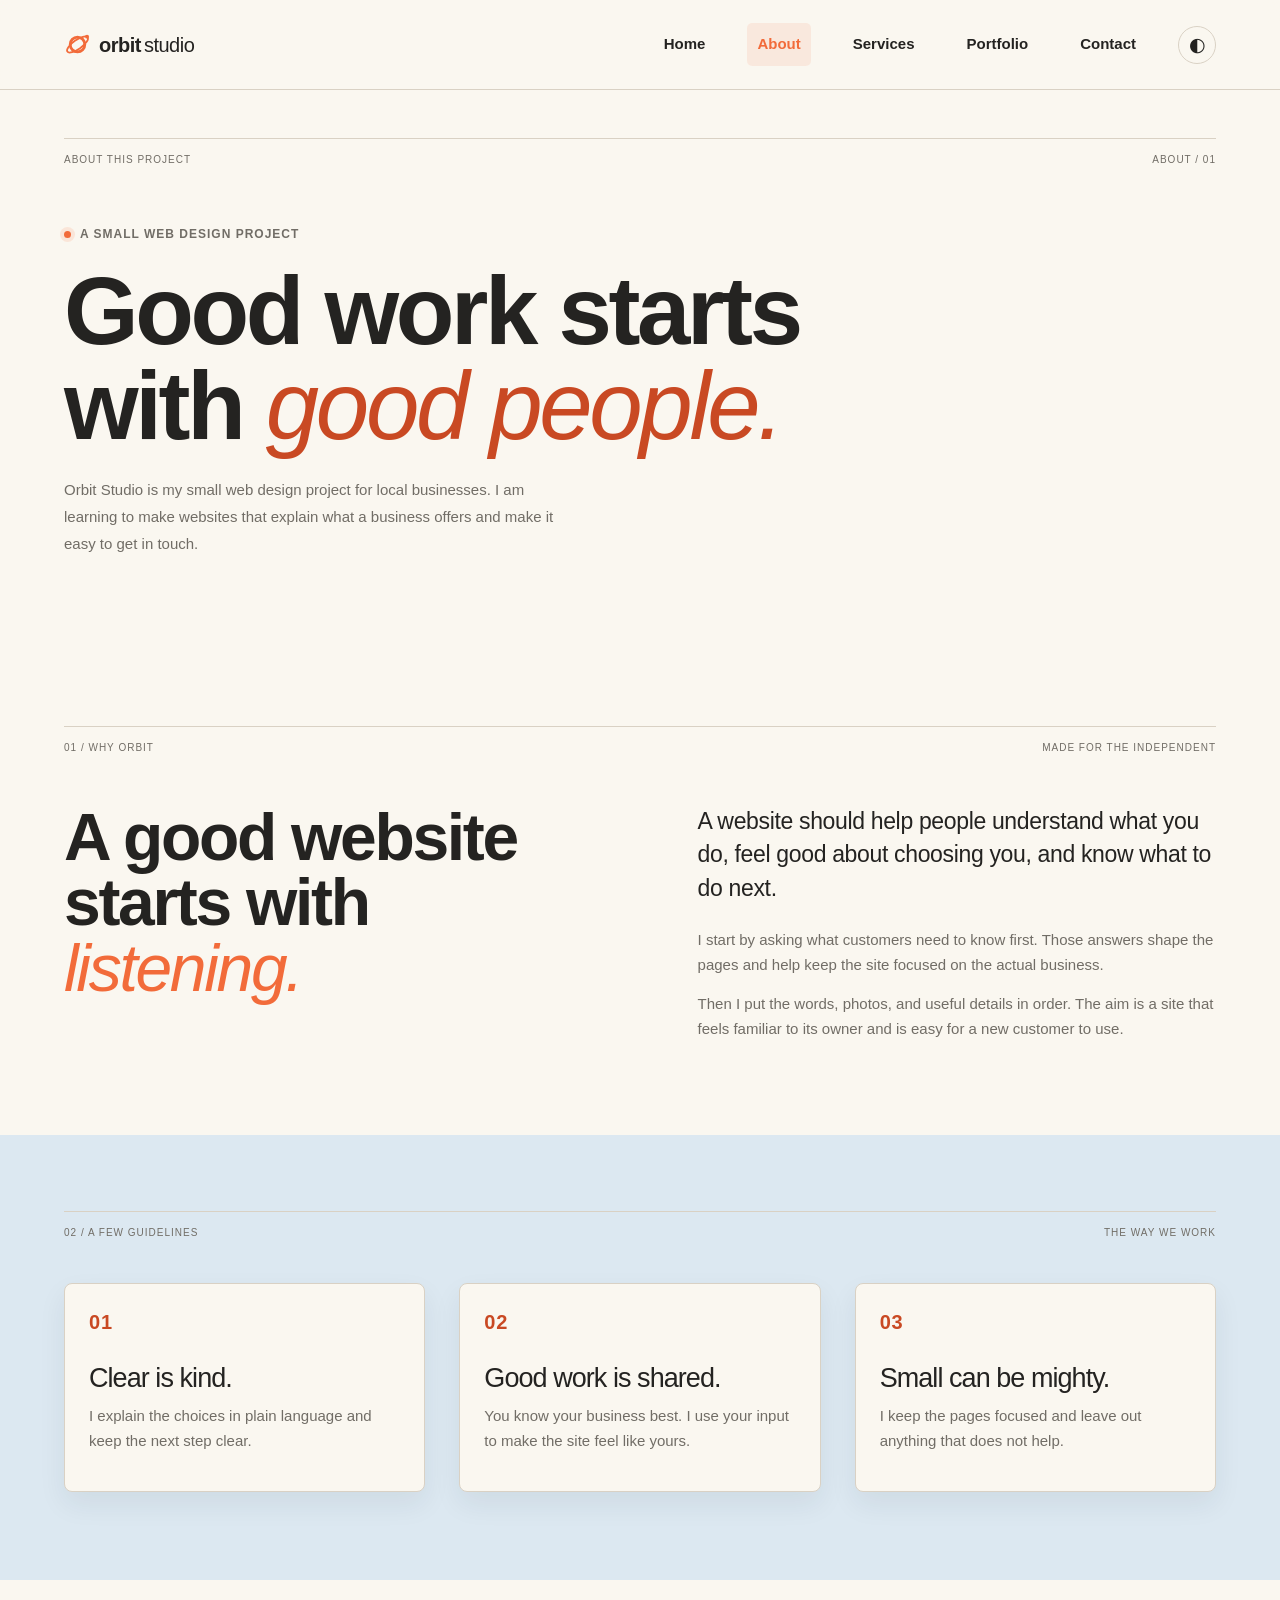
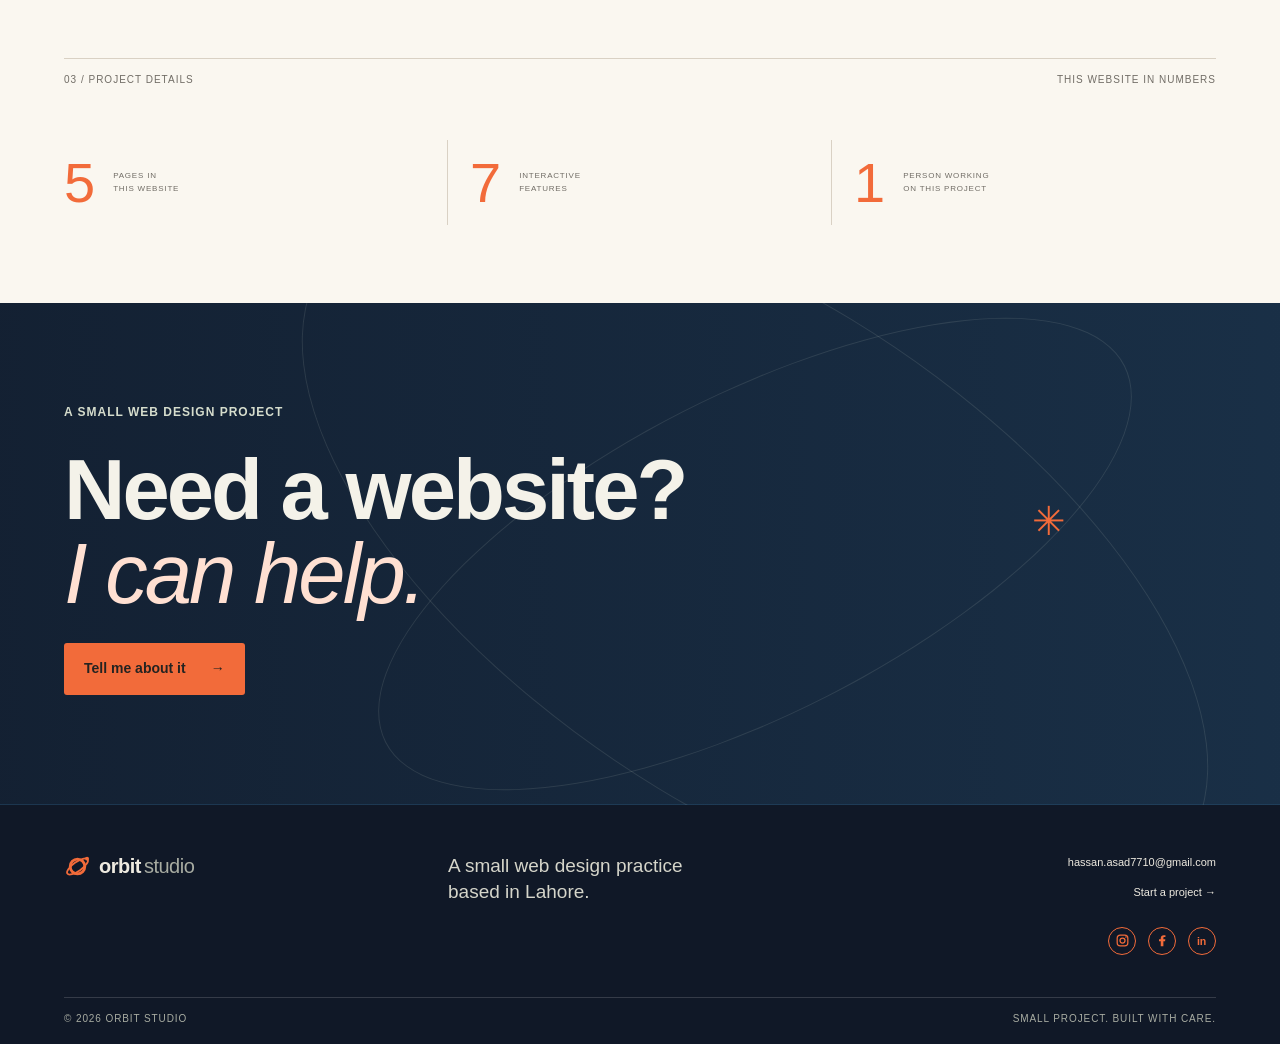
==== about.html @ 1fcd649c "Add Orbit Studio website" ====
<!doctype html>
<html lang="en" data-theme="light">

<head>
  <meta charset="utf-8">
  <meta name="viewport" content="width=device-width, initial-scale=1">
  <meta name="theme-color" content="#FAF7F0">
  <meta name="description" content="Meet Orbit Studio: a small creative partner for independent businesses.">
  <title>About — Orbit Studio</title>
  <link rel="stylesheet" href="css/style.css">
  <script src="js/main.js" defer></script>
</head>

<body><a class="skip-link" href="#main">Skip to content</a><!-- Header -->
  <header class="site-header"><a class="brand" href="index.html" aria-label="Orbit Studio home"><svg class="brand-mark"
        aria-hidden="true" viewBox="0 0 48 48">
        <circle cx="24" cy="24" r="13" fill="none" stroke="currentColor" stroke-width="5" />
        <ellipse cx="24" cy="24" rx="22" ry="8" fill="none" stroke="currentColor" stroke-width="3.2"
          transform="rotate(-35 24 24)" />
        <circle cx="41" cy="10" r="3.5" fill="currentColor" />
      </svg><span>orbit<span class="brand-light">studio</span><small>INDEPENDENT BY DESIGN</small></span></a><button
      class="menu-toggle" aria-expanded="false" aria-controls="primary-nav"
      aria-label="Open navigation"><span></span><span></span></button>
    <nav id="primary-nav" class="primary-nav" aria-label="Main navigation"><a href="index.html">Home</a><a
        class="active" href="about.html">About</a><a href="services.html">Services</a><a
        href="portfolio.html">Portfolio</a><a href="contact.html">Contact</a><button class="theme-toggle"
        aria-label="Switch to dark mode" title="Switch color theme"><span class="theme-icon">◐</span></button></nav>
  </header>
  <!-- Main content -->
  <main id="main">
    <section class="page-hero wrap">
      <div class="section-label"><span>ABOUT THIS PROJECT</span><span>ABOUT / 01</span></div>
      <p class="eyebrow"><span class="status-dot"></span> A SMALL WEB DESIGN PROJECT</p>
      <h1>Good work starts<br>with <em>good people.</em></h1>
      <p class="page-lede">Orbit Studio is my small web design project for local businesses. I am learning to make
        websites that explain what a business offers and make it easy to get in touch.</p>
    </section>
    <section class="wrap story-section section-space">
      <div class="section-label"><span>01 / WHY ORBIT</span><span>MADE FOR THE INDEPENDENT</span></div>
      <div class="story-grid">
        <h2>A good website<br>starts with <em>listening.</em></h2>
        <div>
          <p class="large-copy">A website should help people understand what you do, feel good about choosing you, and
            know what to do next.</p>
          <p>I start by asking what customers need to know first. Those answers shape the pages and help keep the site
            focused on the actual business.</p>
          <p>Then I put the words, photos, and useful details in order. The aim is a site that feels familiar to its
            owner and is easy for a new customer to use.</p>
        </div>
      </div>
    </section>
    <section class="values-section">
      <div class="wrap">
        <div class="section-label"><span>02 / A FEW GUIDELINES</span><span>THE WAY WE WORK</span></div>
        <div class="values-grid">
          <article><span class="value-number">01</span>
            <h3>Clear is kind.</h3>
            <p>I explain the choices in plain language and keep the next step clear.</p>
          </article>
          <article><span class="value-number">02</span>
            <h3>Good work is shared.</h3>
            <p>You know your business best. I use your input to make the site feel like yours.</p>
          </article>
          <article><span class="value-number">03</span>
            <h3>Small can be mighty.</h3>
            <p>I keep the pages focused and leave out anything that does not help.</p>
          </article>
        </div>
      </div>
    </section>
    <section class="wrap numbers-section section-space">
      <div class="section-label"><span>03 / PROJECT DETAILS</span><span>THIS WEBSITE IN NUMBERS</span></div>
      <div class="numbers-grid">
        <div><strong data-count="5">0</strong><span>PAGES IN<br>THIS WEBSITE</span></div>
        <div><strong data-count="7">0</strong><span>INTERACTIVE<br>FEATURES</span></div>
        <div><strong data-count="1">0</strong><span>PERSON WORKING<br>ON THIS PROJECT</span></div>
      </div>
    </section>
    <section class="closing-cta">
      <div class="cta-orbit cta-orbit-a"></div>
      <div class="cta-orbit cta-orbit-b"></div>
      <div class="wrap cta-inner">
        <p class="eyebrow">A SMALL WEB DESIGN PROJECT</p>
        <h2>Need a website?<br><em>I can help.</em></h2><a class="button button-light" href="contact.html">Tell me about
          it <span>→</span></a><span class="cta-star">✳</span>
      </div>
    </section>
  </main>
  <!-- Footer -->
  <footer class="site-footer">
    <div class="wrap footer-top"><a class="brand footer-brand" href="index.html"><svg class="brand-mark"
          aria-hidden="true" viewBox="0 0 48 48">
          <circle cx="24" cy="24" r="13" fill="none" stroke="currentColor" stroke-width="5" />
          <ellipse cx="24" cy="24" rx="22" ry="8" fill="none" stroke="currentColor" stroke-width="3.2"
            transform="rotate(-35 24 24)" />
          <circle cx="41" cy="10" r="3.5" fill="currentColor" />
        </svg><span>orbit<span class="brand-light">studio</span><small>INDEPENDENT BY DESIGN</small></span></a>
      <p>A small web design practice<br>based in Lahore.</p>
      <div class="footer-links"><a href="mailto:hassan.asad7710@gmail.com">hassan.asad7710@gmail.com</a><a
          href="contact.html">Start a project →</a>
        <div class="social-links" aria-label="Social media"><a href="index.html"
            aria-label="Instagram - website home"><svg viewBox="0 0 24 24" aria-hidden="true">
              <rect x="3.5" y="3.5" width="17" height="17" rx="5" fill="none" stroke="currentColor" stroke-width="2" />
              <circle cx="12" cy="12" r="4" fill="none" stroke="currentColor" stroke-width="2" />
              <circle cx="17.5" cy="6.5" r="1.2" fill="currentColor" />
            </svg></a><a href="index.html" aria-label="Facebook - website home"><svg viewBox="0 0 24 24"
              aria-hidden="true">
              <path fill="currentColor"
                d="M13.4 21v-8h2.7l.4-3.1h-3.1v-2c0-.9.3-1.5 1.6-1.5h1.7V3.6c-.8-.1-1.8-.2-2.8-.2-2.8 0-4.7 1.7-4.7 4.8v1.7H6.4V13h2.8v8z" />
            </svg></a><a href="index.html" aria-label="LinkedIn - website home"><svg viewBox="0 0 24 24"
              aria-hidden="true"><text x="3" y="19" font-size="17" font-family="Arial,sans-serif" font-weight="700"
                fill="currentColor">in</text></svg></a></div>
      </div>
    </div>
    <div class="wrap footer-bottom"><span>© 2026 ORBIT STUDIO</span><span>SMALL PROJECT. BUILT WITH CARE.</span></div>
  </footer><button class="back-top" aria-label="Back to top">↑</button>
</body>

</html>
---- css/style.css ----
:root {
    color-scheme: light;
    --paper: #f5f2ea;
    --paper-deep: #ebe6dc;
    --surface: #fffdf8;
    --ink: #242622;
    --muted: #73746d;
    --line: #d9d5ca;
    --green: #3e685d;
    --green-dark: #2c5048;
    --lime: #c5d466;
    --orange: #d77555;
    --serif: 'Fraunces', Georgia, serif;
    --sans: 'DM Sans', Arial, sans-serif;
    --shadow: 0 18px 50px #28291d12;
    --pad: clamp(24px, 6.4vw, 96px)
}

html[data-theme=dark] {
    color-scheme: dark;
    --paper: #1e2421;
    --paper-deep: #272e2a;
    --surface: #252c28;
    --ink: #eeeae0;
    --muted: #aaa99e;
    --line: #3d4640;
    --green: #a8c9a5;
    --green-dark: #c0d8b6;
    --lime: #d5e77b;
    --orange: #e78c6c;
    --shadow: 0 18px 50px #0003
}

* {
    box-sizing: border-box
}

html {
    scroll-behavior: smooth;
    scroll-padding-top: 96px
}

body {
    margin: 0;
    background: var(--paper);
    color: var(--ink);
    font-family: var(--sans);
    font-size: 15px;
    line-height: 1.65;
    transition: background .25s, color .25s
}

a {
    color: inherit;
    text-decoration: none
}

button,
input,
textarea,
select {
    font: inherit
}

button,
a {
    -webkit-tap-highlight-color: transparent;
    touch-action: manipulation
}

h1,
h2,
h3 {
    text-wrap: balance
}

.wrap {
    width: min(100% - var(--pad)*2, 1240px);
    margin-inline: auto
}

.skip-link {
    position: fixed;
    left: 16px;
    top: -60px;
    background: var(--ink);
    color: var(--paper);
    padding: 10px 16px;
    z-index: 30
}

.skip-link:focus {
    top: 12px
}

.site-header {
    scroll-margin-top: 96px
}

.site-header {
    height: 90px;
    padding: 0 var(--pad);
    display: flex;
    align-items: center;
    justify-content: space-between;
    border-bottom: 1px solid var(--line);
    position: relative;
    z-index: 10;
    background: var(--paper)
}

.brand {
    display: flex;
    align-items: center;
    gap: 11px;
    font-size: 20px;
    font-weight: 700;
    letter-spacing: -1.3px;
    line-height: 1
}

.brand-light {
    font-weight: 400;
    color: var(--muted)
}

.brand small {
    display: block;
    font: 600 8px var(--sans);
    letter-spacing: 1.25px;
    margin-top: 7px;
    color: var(--muted)
}

.brand-mark {
    width: 34px;
    height: 34px;
    border: 1.5px solid var(--ink);
    border-radius: 50%;
    display: grid;
    place-items: center;
    position: relative;
    transform: rotate(-28deg)
}

.brand-mark:before {
    content: "";
    width: 40px;
    height: 14px;
    position: absolute;
    border: 1px solid var(--green);
    border-radius: 50%;
    transform: rotate(-38deg)
}

.brand-mark i {
    width: 7px;
    height: 7px;
    background: var(--orange);
    border-radius: 50%;
    z-index: 1
}

.primary-nav {
    display: flex;
    align-items: center;
    gap: clamp(18px, 3vw, 42px)
}

.primary-nav>a {
    font-size: 12px;
    color: var(--muted);
    transition: color .2s
}

.primary-nav>a:hover,
.primary-nav>a.active {
    color: var(--ink)
}

.primary-nav>a.active {
    font-weight: 700
}

.theme-toggle,
.menu-toggle {
    width: 38px;
    height: 38px;
    border: 1px solid var(--line);
    color: var(--ink);
    background: transparent;
    border-radius: 50%;
    cursor: pointer
}

.theme-icon {
    font-size: 19px
}

.menu-toggle {
    display: none
}

.hero {
    min-height: 670px;
    display: grid;
    grid-template-columns: 1fr 1fr;
    align-items: center;
    position: relative;
    padding-top: 70px;
    padding-bottom: 90px
}

.eyebrow {
    font-size: 9px;
    letter-spacing: 1.35px;
    font-weight: 700;
    color: var(--muted);
    display: flex;
    align-items: center;
    gap: 9px
}

.status-dot {
    width: 7px;
    height: 7px;
    background: var(--green);
    border-radius: 50%;
    box-shadow: 0 0 0 4px color-mix(in srgb, var(--green) 13%, transparent)
}

h1,
h2,
h3,
p {
    margin-top: 0
}

h1,
h2 {
    font-family: var(--serif);
    font-weight: 500;
    letter-spacing: -.045em;
    line-height: .99
}

h1 {
    font-size: clamp(54px, 7.5vw, 106px);
    margin: 26px 0 23px
}

h1 em,
h2 em,
.bloom-type em,
.field-hero-copy em,
.mend-words em,
.slow-title em,
.neighbor-headline em {
    font-weight: 500;
    color: var(--green);
    font-style: italic
}

.hero-intro {
    max-width: 430px;
    color: var(--muted);
    font-size: 16px;
    line-height: 1.75
}

.hero-actions {
    display: flex;
    align-items: center;
    gap: 24px;
    margin-top: 32px
}

.button {
    display: inline-flex;
    align-items: center;
    justify-content: center;
    gap: 25px;
    padding: 14px 20px;
    border-radius: 3px;
    font-size: 11px;
    font-weight: 600;
    transition: transform .2s, background .2s
}

.button:hover {
    transform: translateY(-2px)
}

.button-dark {
    background: var(--ink);
    color: var(--paper)
}

.button-dark:hover {
    background: var(--green-dark);
    color: #fff
}

.button-light {
    background: var(--lime);
    color: #242622
}

.text-link,
.under-link {
    font-size: 11px;
    font-weight: 600;
    border-bottom: 1px solid var(--line);
    padding-bottom: 4px
}

.text-link span,
.under-link span {
    padding-left: 8px;
    color: var(--green)
}

.hero-note {
    display: flex;
    gap: 12px;
    align-items: center;
    margin-top: 65px;
    color: var(--muted);
    font-size: 8px;
    line-height: 1.7;
    letter-spacing: .8px
}

.note-line {
    height: 1px;
    width: 34px;
    background: var(--orange)
}

.hero-art {
    width: min(100%, 500px);
    aspect-ratio: 1;
    position: relative;
    justify-self: end;
    display: grid;
    place-items: center
}

.orbit {
    position: absolute;
    border: 1px solid var(--line);
    border-radius: 50%;
    transform: rotate(-28deg)
}

.orbit-one {
    width: 88%;
    height: 37%
}

.orbit-two {
    width: 94%;
    height: 60%;
    transform: rotate(46deg);
    border-color: #aeb8a0
}

.orbit-three {
    width: 72%;
    height: 94%;
    transform: rotate(64deg);
    border-style: dashed
}

.sun-disc {
    width: 41%;
    height: 41%;
    background: var(--lime);
    border-radius: 50%;
    display: grid;
    place-items: center;
    position: relative;
    box-shadow: 0 12px 55px #87924625
}

.sun-label {
    font: 600 11px/1.35 var(--sans);
    letter-spacing: 1.1px;
    text-align: center
}

.sun-spark {
    position: absolute;
    right: 12%;
    top: 10%;
    font-size: 20px;
    color: var(--orange)
}

.planet {
    position: absolute;
    width: 14px;
    height: 14px;
    background: var(--orange);
    border-radius: 50%;
    box-shadow: 0 0 0 6px color-mix(in srgb, var(--orange) 14%, transparent)
}

.planet-a {
    top: 25%;
    left: 24%
}

.planet-b {
    right: 12%;
    top: 51%;
    width: 10px;
    height: 10px;
    background: var(--green)
}

.planet-c {
    bottom: 18%;
    left: 42%;
    width: 7px;
    height: 7px;
    background: var(--ink)
}

.art-caption {
    position: absolute;
    color: var(--muted);
    font-size: 8px;
    letter-spacing: 1px;
    line-height: 1.6
}

.caption-top {
    top: 9%;
    right: 5%
}

.caption-bottom {
    bottom: 9%;
    left: 3%
}

.art-cross {
    position: absolute;
    color: var(--green);
    font-size: 17px
}

.cross-a {
    left: 10%;
    bottom: 32%
}

.cross-b {
    right: 20%;
    top: 20%;
    color: var(--orange)
}

.hero-index {
    position: absolute;
    right: 0;
    bottom: 34px;
    display: flex;
    align-items: center;
    gap: 11px;
    font-size: 8px;
    color: var(--muted)
}

.hero-index>span:first-child {
    color: var(--ink)
}

.index-rule {
    width: 90px;
    height: 1px;
    background: var(--line)
}

.ticker {
    overflow: hidden;
    background: var(--green);
    color: #f3f2e9;
    white-space: nowrap;
    padding: 14px 0
}

.ticker-track {
    display: flex;
    align-items: center;
    justify-content: space-around;
    gap: 42px;
    min-width: 960px;
    font-size: 9px;
    letter-spacing: 1.6px;
    font-weight: 600
}

.ticker b {
    color: var(--lime);
    font-size: 15px
}

.section-space {
    padding-top: 110px;
    padding-bottom: 110px
}

.section-label {
    border-top: 1px solid var(--line);
    padding-top: 13px;
    display: flex;
    justify-content: space-between;
    color: var(--muted);
    font-size: 8px;
    letter-spacing: 1px
}

.label-star {
    font-size: 16px;
    color: var(--orange)
}

.intro-grid {
    display: grid;
    grid-template-columns: 1.1fr .9fr;
    gap: 10%;
    padding-top: 55px
}

.intro-grid h2,
.section-heading-row h2,
.service-teaser-grid h2,
.story-grid h2,
.process-section>h2,
.faq-grid h2 {
    font-size: clamp(40px, 5.2vw, 66px);
    margin: 0
}

.intro-copy {
    max-width: 470px
}

.large-copy {
    font-family: var(--serif);
    font-size: 21px;
    line-height: 1.45;
    letter-spacing: -.015em
}

.intro-copy>p:not(.large-copy),
.story-grid p:not(.large-copy) {
    color: var(--muted);
    font-size: 13px
}

.intro-copy .under-link {
    display: inline-block;
    margin-top: 14px
}

.work-section {
    padding: 95px 0 110px;
    background: var(--paper-deep)
}

.section-heading-row {
    display: flex;
    justify-content: space-between;
    align-items: end;
    padding-top: 45px
}

.section-heading-row .under-link {
    margin-bottom: 8px
}

.project-grid {
    display: grid;
    grid-template-columns: 1fr 1fr;
    gap: 28px;
    margin-top: 48px
}

.project-card {
    display: block
}

.project-card:nth-child(2) {
    margin-top: 95px
}

.project-visual {
    height: 355px;
    position: relative;
    overflow: hidden;
    transition: transform .35s
}

.project-card:hover .project-visual {
    transform: translateY(-5px)
}

.bloom-visual {
    background: #e5c5aa;
    display: grid;
    place-items: center
}

.mock-browser {
    position: absolute;
    top: 16px;
    left: 16px;
    display: flex;
    gap: 4px;
    z-index: 3
}

.mock-browser i {
    width: 5px;
    height: 5px;
    border-radius: 50%;
    background: #24262266
}

.bloom-type {
    font: 600 clamp(34px, 5vw, 57px)/.93 var(--serif);
    letter-spacing: -2px;
    color: #34564e;
    text-align: center;
    z-index: 1
}

.bloom-type em {
    color: #d06f50
}

.bloom-stem {
    position: absolute;
    width: 1px;
    height: 175px;
    background: #506e52;
    transform-origin: bottom
}

.bloom-stem:after {
    content: "";
    position: absolute;
    width: 34px;
    height: 16px;
    border: 1px solid #506e52;
    border-radius: 100% 0 100% 0;
    top: 70px;
    left: 0;
    transform: rotate(-25deg)
}

.bloom-stem:nth-of-type(2) {
    bottom: -15px;
    left: 25%;
    transform: rotate(-24deg)
}

.bloom-stem:nth-of-type(3) {
    bottom: -15px;
    right: 25%;
    transform: rotate(19deg);
    height: 143px
}

.bloom-visual:before,
.bloom-visual:after {
    content: "";
    position: absolute;
    border-radius: 50%;
    border: 1px solid #f6eadb;
    opacity: .55
}

.bloom-visual:before {
    width: 280px;
    height: 280px
}

.bloom-visual:after {
    width: 360px;
    height: 360px
}

.bloom-flower {
    position: absolute;
    top: 15%;
    right: 18%;
    color: #d06f50;
    font-size: 53px
}

.project-chip {
    position: absolute;
    bottom: 17px;
    left: 17px;
    padding: 7px 10px;
    background: #f6f2e8;
    color: #35382f;
    font-size: 7px;
    letter-spacing: 1px
}

.field-visual {
    background: #b7c5a2;
    display: grid;
    place-items: center
}

.field-big {
    font: 700 clamp(38px, 5.5vw, 64px)/.85 var(--sans);
    letter-spacing: -3px;
    color: #273b30;
    text-align: center;
    z-index: 1
}

.field-big span {
    font-size: 12px;
    vertical-align: top
}

.field-stamp {
    position: absolute;
    right: 14%;
    top: 24%;
    width: 70px;
    height: 70px;
    border: 1px solid #536451;
    border-radius: 50%;
    display: grid;
    place-items: center;
    text-align: center;
    color: #536451;
    font-size: 7px;
    line-height: 1.3;
    transform: rotate(12deg)
}

.field-leaf {
    position: absolute;
    left: 18%;
    bottom: 19%;
    font-size: 70px;
    color: #6b8165
}

.project-meta {
    display: flex;
    justify-content: space-between;
    align-items: start;
    padding-top: 18px
}

.project-meta h3 {
    font: 500 22px var(--serif);
    margin: 0 0 5px
}

.project-meta p {
    font-size: 11px;
    color: var(--muted);
    margin: 0
}

.arrow-round {
    border: 1px solid var(--line);
    border-radius: 50%;
    width: 34px;
    height: 34px;
    display: grid;
    place-items: center;
    transition: background .2s, color .2s
}

.project-card:hover .arrow-round {
    background: var(--ink);
    color: var(--paper)
}

.services-teaser {
    padding-bottom: 125px
}

.service-teaser-grid {
    display: grid;
    grid-template-columns: .8fr 1.2fr;
    gap: 10%;
    padding-top: 50px
}

.service-list a {
    display: grid;
    grid-template-columns: 38px 1fr 20px;
    gap: 10px;
    align-items: center;
    padding: 18px 0;
    border-bottom: 1px solid var(--line)
}

.service-list>a:first-child {
    border-top: 1px solid var(--line)
}

.service-list>a>span:first-child {
    font-size: 9px;
    color: var(--orange)
}

.service-list>a>span:last-child {
    font-size: 17px;
    color: var(--green)
}

.service-list b,
.service-list small {
    display: block
}

.service-list b {
    font: 500 18px var(--serif)
}

.service-list small {
    font-size: 10px;
    color: var(--muted);
    margin-top: 3px
}

.closing-cta {
    position: relative;
    overflow: hidden;
    background: var(--green-dark);
    color: #f4f2e9;
    padding: 100px 0 110px;
    min-height: 420px
}

.cta-inner {
    position: relative;
    z-index: 1
}

.cta-inner .eyebrow {
    color: #d6ddcd
}

.cta-inner h2 {
    font-size: clamp(50px, 7vw, 85px);
    margin: 25px 0 27px
}

.cta-inner h2 em {
    color: var(--lime)
}

.cta-orbit {
    position: absolute;
    border: 1px solid #dbe6d12b;
    border-radius: 50%;
    width: 830px;
    height: 320px;
    top: 50%;
    left: 59%;
    transform: translate(-50%, -50%) rotate(-27deg)
}

.cta-orbit-b {
    width: 1040px;
    height: 500px;
    transform: translate(-50%, -50%) rotate(34deg)
}

.cta-star {
    position: absolute;
    right: 13%;
    top: 29%;
    font-size: 40px;
    color: var(--lime)
}

.site-footer {
    background: #202722;
    color: #eeeae0;
    padding: 48px 0 17px
}

.footer-top {
    display: grid;
    grid-template-columns: 1fr 1fr 1fr;
    align-items: start;
    padding-bottom: 42px
}

.footer-brand .brand-mark {
    border-color: #eeeae0
}

.footer-brand .brand-light,
.footer-brand small {
    color: #a8aca2
}

.footer-top>p {
    font: 500 19px/1.4 var(--serif);
    margin: 0;
    color: #d5d5ca
}

.footer-links {
    display: flex;
    flex-direction: column;
    align-items: flex-end;
    gap: 12px;
    font-size: 11px
}

.footer-bottom {
    border-top: 1px solid #ffffff27;
    padding-top: 13px;
    display: flex;
    justify-content: space-between;
    font-size: 7px;
    letter-spacing: .9px;
    color: #a8aca2
}

.footer-bottom a {
    color: #eeeae0
}

/* Interior page headings */
.page-hero {
    padding-top: 48px;
    padding-bottom: 78px;
    position: relative;
    min-height: 480px
}

.page-hero .eyebrow {
    margin-top: 56px
}

.page-hero h1 {
    font-size: clamp(57px, 8vw, 96px);
    margin-top: 19px
}

.page-lede {
    max-width: 510px;
    color: var(--muted);
    font-size: 15px;
    line-height: 1.8
}

.page-hero-art {
    position: absolute;
    right: 4%;
    bottom: 17px;
    width: 260px;
    height: 200px
}

.about-art {
    display: grid;
    place-items: center
}

.about-sun {
    position: relative;
    z-index: 1;
    background: var(--lime);
    color: var(--ink);
    width: 80px;
    height: 80px;
    border-radius: 50%;
    display: grid;
    place-items: center;
    font: 500 43px var(--serif)
}

.about-ring {
    position: absolute;
    width: 95%;
    height: 38%;
    border: 1px solid var(--line);
    border-radius: 50%;
    transform: rotate(33deg)
}

.ring-two {
    width: 60%;
    height: 100%;
    transform: rotate(-29deg);
    border-color: var(--green)
}

.ring-three {
    width: 116%;
    height: 72%;
    transform: rotate(-55deg);
    border-style: dashed
}

.about-label {
    position: absolute;
    right: -24px;
    bottom: 0;
    font-size: 7px;
    letter-spacing: 1px;
    color: var(--muted);
    line-height: 1.5
}

.story-section {
    padding-top: 0
}

.story-grid {
    display: grid;
    grid-template-columns: 1fr 1fr;
    gap: 10%;
    padding-top: 48px
}

.story-grid>div {
    max-width: 530px
}

.values-section {
    background: var(--paper-deep);
    padding: 70px 0 85px
}

.values-grid {
    display: grid;
    grid-template-columns: repeat(3, 1fr);
    gap: 34px;
    padding-top: 42px
}

.values-grid article {
    border-top: 1px solid var(--line);
    padding-top: 17px
}

.value-number {
    color: var(--orange);
    font-size: 10px
}

.values-grid h3 {
    font: 500 25px var(--serif);
    margin: 30px 0 8px
}

.values-grid p {
    max-width: 290px;
    color: var(--muted);
    font-size: 12px
}

.numbers-grid {
    display: grid;
    grid-template-columns: repeat(3, 1fr);
    padding-top: 52px
}

.numbers-grid>div {
    display: flex;
    align-items: center;
    gap: 18px;
    border-right: 1px solid var(--line);
    padding: 10px 22px
}

.numbers-grid>div:first-child {
    padding-left: 0
}

.numbers-grid>div:last-child {
    border: 0
}

.numbers-grid strong {
    font: 500 56px var(--serif);
    color: var(--green)
}

.numbers-grid span {
    font-size: 8px;
    line-height: 1.6;
    letter-spacing: .8px;
    color: var(--muted)
}

.services-hero {
    min-height: 540px
}

.services-hero .button {
    margin-top: 12px
}

.service-detail-section {
    background: var(--paper-deep);
    padding: 0 0 30px
}

.service-detail {
    display: grid;
    grid-template-columns: 55px .85fr 1.15fr 35px;
    gap: 25px;
    padding: 54px 0;
    border-bottom: 1px solid var(--line);
    position: relative
}

.service-number {
    color: var(--orange);
    font-size: 11px;
    padding-top: 4px
}

.service-title .eyebrow {
    font-size: 8px;
    margin: 0 0 17px
}

.service-title h2 {
    font: 500 clamp(37px, 4.5vw, 58px)/.97 var(--serif);
    letter-spacing: -.04em;
    margin: 0
}

.service-title h2 em {
    color: var(--green)
}

.service-description {
    max-width: 450px
}

.service-description .large-copy {
    font-size: 18px
}

.service-description>p:not(.large-copy),
.service-description li {
    font-size: 11px;
    color: var(--muted)
}

.service-description ul {
    padding-left: 16px;
    line-height: 2
}

.service-asterisk {
    font-size: 22px;
    color: var(--green);
    justify-self: end
}

.process-section>h2 {
    padding-top: 43px
}

.process-steps {
    display: grid;
    grid-template-columns: repeat(4, 1fr);
    gap: 25px;
    margin-top: 48px
}

.process-steps article {
    border-top: 1px solid var(--line);
    padding-top: 14px
}

.process-steps article>span {
    font-size: 8px;
    letter-spacing: 1px;
    color: var(--orange)
}

.process-steps h3 {
    font: 500 18px var(--serif);
    margin: 31px 0 9px
}

.process-steps p {
    font-size: 11px;
    color: var(--muted)
}

.faq-section {
    background: var(--paper-deep);
    padding: 76px 0
}

.faq-grid {
    display: grid;
    grid-template-columns: .8fr 1.2fr;
    gap: 12%
}

.faq-grid h2 {
    padding-top: 39px
}

.faq-grid>div:first-child>p {
    margin-top: 25px;
    color: var(--muted);
    font-size: 12px
}

.faq-list details {
    border-bottom: 1px solid var(--line)
}

.faq-list details:first-child {
    border-top: 1px solid var(--line)
}

.faq-list summary {
    list-style: none;
    cursor: pointer;
    display: flex;
    justify-content: space-between;
    align-items: center;
    padding: 19px 0;
    font: 500 16px var(--serif)
}

.faq-list summary::-webkit-details-marker {
    display: none
}

.faq-list summary span {
    font: 400 20px var(--sans);
    color: var(--green);
    transition: transform .2s
}

.faq-list details[open] summary span {
    transform: rotate(45deg)
}

.faq-list details p {
    font-size: 11px;
    color: var(--muted);
    max-width: 560px;
    margin: 0;
    padding: 0 34px 20px 0
}

.portfolio-hero {
    min-height: 475px
}

.portfolio-stats {
    display: flex;
    gap: 35px;
    margin-top: 44px;
    font-size: 8px;
    letter-spacing: .8px;
    color: var(--muted)
}

.portfolio-list {
    padding-bottom: 110px
}

.portfolio-filters {
    display: flex;
    gap: 8px;
    margin: 15px 0 45px
}

.filter-button {
    background: transparent;
    border: 1px solid var(--line);
    border-radius: 40px;
    padding: 8px 14px;
    font-size: 10px;
    color: var(--muted);
    cursor: pointer
}

.filter-button.active,
.filter-button:hover {
    background: var(--ink);
    border-color: var(--ink);
    color: var(--paper)
}

.filter-button span {
    margin-left: 7px;
    color: var(--lime)
}

.portfolio-grid {
    display: grid;
    grid-template-columns: 1fr 1fr;
    gap: 75px 36px
}

.portfolio-project {
    min-width: 0
}

.portfolio-project[hidden] {
    display: none
}

.offset-project {
    margin-top: 120px
}

.portfolio-art {
    height: 390px;
    position: relative;
    overflow: hidden
}

.art-bloom {
    background: #e4c6ab;
    color: #31584e
}

.mini-nav {
    position: absolute;
    z-index: 3;
    top: 0;
    left: 0;
    width: 100%;
    padding: 15px 19px;
    display: flex;
    justify-content: space-between;
    font-size: 8px;
    letter-spacing: 1px;
    border-bottom: 1px solid #354a392c
}

.mini-nav span {
    font-size: 7px;
    letter-spacing: .7px
}

.bloom-hero-copy {
    position: absolute;
    left: 10%;
    top: 33%;
    font: 500 51px/.88 var(--serif);
    letter-spacing: -2px;
    z-index: 2
}

.bloom-hero-copy em {
    color: #c56850
}

.bloom-roundel {
    position: absolute;
    right: -120px;
    top: -10px;
    width: 75px;
    height: 75px;
    border: 1px solid #31584e;
    border-radius: 50%;
    display: grid;
    place-items: center;
    text-align: center;
    font: 600 7px/1.3 var(--sans);
    letter-spacing: .8px;
    transform: rotate(12deg)
}

.bloom-stem {
    position: absolute;
    bottom: -30px;
    width: 2px;
    height: 200px;
    background: #58715a;
    transform-origin: bottom
}

.stem-one {
    left: 65%;
    transform: rotate(16deg)
}

.stem-two {
    left: 77%;
    height: 245px;
    transform: rotate(26deg)
}

.stem-three {
    left: 88%;
    height: 185px;
    transform: rotate(8deg)
}

.bloom-head {
    position: absolute;
    color: #dc795d;
    font-size: 57px
}

.head-one {
    right: 27%;
    top: 27%
}

.head-two {
    right: 10%;
    top: 44%;
    font-size: 42px
}

.head-three {
    right: 38%;
    bottom: 20%;
    font-size: 36px
}

.art-credit {
    position: absolute;
    bottom: 15px;
    left: 18px;
    font-size: 7px;
    letter-spacing: 1px;
    opacity: .8
}

.art-field {
    background: #bbc5a5;
    color: #2b3d32
}

.field-sun {
    position: absolute;
    width: 190px;
    height: 190px;
    border-radius: 50%;
    background: #e9c684;
    right: 10%;
    top: 27%
}

.field-hero-copy {
    position: absolute;
    z-index: 1;
    left: 10%;
    top: 31%;
    font: 700 45px/.95 var(--sans);
    letter-spacing: -2px
}

.field-hero-copy em {
    color: #607659
}

.field-cup {
    position: absolute;
    right: 17%;
    bottom: 12%;
    width: 83px;
    height: 105px;
    border-radius: 8px 8px 24px 24px;
    background: #f4e9ce;
    display: grid;
    place-items: center;
    box-shadow: inset -8px 0 #d9cba9
}

.field-cup:after {
    content: "";
    position: absolute;
    right: -22px;
    top: 18px;
    width: 27px;
    height: 40px;
    border: 8px solid #eee0c5;
    border-radius: 50%
}

.field-cup span {
    font: 500 20px var(--serif);
    color: #50705a
}

.field-detail {
    position: absolute;
    bottom: 21%;
    left: 11%;
    font-size: 7px;
    letter-spacing: 1px;
    line-height: 1.5
}

.art-mend {
    background: #e1d9c9;
    color: #39473d
}

.mend-stitch {
    position: absolute;
    left: 12%;
    top: 24%;
    font: 500 93px var(--serif);
    color: #527061
}

.mend-stitch span {
    font: 28px var(--sans);
    vertical-align: top;
    color: var(--orange)
}

.mend-words {
    position: absolute;
    bottom: 19%;
    left: 12%;
    font: 500 37px/.93 var(--serif);
    letter-spacing: -1px
}

.mend-words em {
    color: #b76550
}

.mend-patch {
    position: absolute;
    right: 12%;
    top: 28%;
    width: 95px;
    height: 95px;
    border: 1px dashed #8b795b;
    border-radius: 50%;
    display: grid;
    place-items: center;
    text-align: center;
    font-size: 8px;
    line-height: 1.4;
    transform: rotate(-13deg)
}

.art-slow {
    background: #d5d1c9;
    color: #42433e
}

.slow-shapes {
    position: absolute;
    right: 13%;
    top: 22%;
    width: 200px;
    height: 205px
}

.slow-shapes span {
    position: absolute;
    bottom: 0;
    width: 72px;
    height: 155px;
    border-radius: 42% 42% 12% 12%;
    background: #8d9a82;
    transform: rotate(13deg)
}

.slow-shapes span:nth-child(2) {
    height: 125px;
    left: 54px;
    background: #b5795d;
    transform: rotate(-10deg)
}

.slow-shapes span:nth-child(3) {
    height: 90px;
    left: 100px;
    background: #d0b785;
    transform: rotate(4deg)
}

.slow-title {
    position: absolute;
    left: 11%;
    top: 34%;
    font: 500 50px/.86 var(--serif);
    letter-spacing: -2px
}

.slow-title em {
    color: #62745e
}

.slow-caption {
    position: absolute;
    left: 12%;
    bottom: 17%;
    font-size: 7px;
    letter-spacing: 1px;
    line-height: 1.5
}

.art-neighbor {
    background: #e2c7a6;
    color: #39473d
}

.neighbor-headline {
    position: absolute;
    left: 8%;
    top: 24%;
    z-index: 2;
    font: 600 47px/.92 var(--serif);
    letter-spacing: -2px
}

.neighbor-headline em {
    color: #ad634e
}

.map-lines {
    position: absolute;
    right: 5%;
    bottom: 0;
    width: 42%;
    height: 74%;
    overflow: hidden;
    opacity: .7
}

.map-lines span {
    position: absolute;
    width: 135%;
    height: 34%;
    border: 1px solid #64806a;
    border-radius: 50%;
    transform: rotate(35deg);
    left: -10%;
    top: 12%
}

.map-lines span:nth-child(2) {
    transform: rotate(-28deg);
    top: 27%;
    left: -20%;
    height: 52%
}

.map-lines span:nth-child(3) {
    transform: rotate(12deg);
    top: 44%;
    height: 75%
}

.map-lines span:nth-child(4) {
    transform: rotate(70deg);
    top: 0;
    left: 15%;
    height: 110%
}

.map-lines b {
    position: absolute;
    top: 37%;
    left: 48%;
    background: var(--lime);
    border-radius: 50%;
    width: 31px;
    height: 31px;
    display: grid;
    place-items: center;
    color: #344537
}

.portfolio-project-meta {
    display: flex;
    justify-content: space-between;
    padding: 18px 3px 0
}

.project-type {
    font-size: 8px;
    letter-spacing: 1px;
    color: var(--orange)
}

.portfolio-project-meta h2 {
    font-size: 26px;
    margin: 10px 0 6px
}

.portfolio-project-meta p {
    font-size: 11px;
    max-width: 380px;
    color: var(--muted);
    margin: 0
}

.project-year {
    font-size: 8px;
    color: var(--muted);
    padding-top: 2px
}

.full-project {
    grid-column: 1/-1;
    width: 72%;
    margin: 0 auto
}

.full-project .portfolio-art {
    height: 350px
}

.contact-hero {
    padding-top: 48px;
    padding-bottom: 110px
}

.contact-grid {
    display: grid;
    grid-template-columns: 1fr .85fr;
    gap: 11%;
    padding-top: 50px
}

.contact-grid h1 {
    font-size: clamp(53px, 7vw, 82px)
}

.contact-grid .page-lede {
    max-width: 420px
}

.contact-aside {
    margin-top: 85px;
    display: flex;
    align-items: center;
    gap: 18px;
    position: relative
}

.aside-orbit {
    width: 48px;
    height: 48px;
    border: 1px solid var(--green);
    border-radius: 50%;
    display: grid;
    place-items: center;
    color: var(--orange);
    font-size: 22px;
    position: relative
}

.aside-orbit:after {
    content: "";
    position: absolute;
    width: 62px;
    height: 22px;
    border: 1px solid var(--line);
    border-radius: 50%;
    transform: rotate(-34deg)
}

.contact-aside p {
    font: 500 17px/1.5 var(--serif);
    margin: 0
}

.contact-aside a {
    color: var(--green);
    font: 600 11px var(--sans)
}

.contact-aside small {
    position: absolute;
    left: 67px;
    top: 67px;
    color: var(--muted);
    font-size: 7px;
    letter-spacing: .7px
}

.contact-form {
    background: var(--surface);
    padding: 30px 32px 25px;
    box-shadow: var(--shadow);
    border: 1px solid var(--line)
}

.form-heading {
    display: flex;
    justify-content: space-between;
    font-size: 7px;
    letter-spacing: .9px;
    color: var(--muted);
    margin-bottom: 25px
}

.contact-form label {
    display: block;
    font-size: 10px;
    font-weight: 600;
    margin: 15px 0 6px
}

.contact-form input,
.contact-form select,
.contact-form textarea {
    width: 100%;
    border: 1px solid var(--line);
    background: var(--paper);
    color: var(--ink);
    padding: 11px 12px;
    border-radius: 2px;
    font-size: 11px
}

.contact-form input::placeholder,
.contact-form textarea::placeholder {
    color: #9a9b92
}

.contact-form textarea {
    resize: vertical;
    min-height: 93px
}

.field-error {
    display: block;
    color: #b34937;
    font-size: 9px;
    min-height: 0
}

.field-error:not(:empty) {
    padding-top: 4px
}

.contact-form [aria-invalid=true] {
    border-color: #b34937
}

.form-submit {
    margin-top: 17px;
    border: 0;
    cursor: pointer
}

.form-privacy {
    font-size: 8px;
    color: var(--muted);
    margin: 12px 0 0
}

.form-success {
    margin-top: 18px;
    background: color-mix(in srgb, var(--green) 11%, var(--surface));
    padding: 16px
}

.form-success>span {
    color: var(--orange);
    font-size: 20px
}

.form-success b {
    display: block;
    font: 500 20px var(--serif)
}

.form-success p {
    font-size: 10px;
    color: var(--muted);
    margin: 4px 0 0
}

.contact-bottom {
    background: var(--paper-deep);
    padding: 23px 0
}

.contact-bottom-inner {
    display: flex;
    justify-content: space-between;
    font-size: 7px;
    letter-spacing: .8px;
    color: var(--muted)
}

.contact-bottom-inner span:last-child {
    font-size: 17px;
    color: var(--orange)
}

.back-top {
    position: fixed;
    bottom: 22px;
    right: 22px;
    width: 40px;
    height: 40px;
    border: 0;
    background: var(--ink);
    color: var(--paper);
    border-radius: 50%;
    z-index: 6;
    cursor: pointer;
    opacity: 0;
    pointer-events: none;
    transform: translateY(8px);
    transition: .2s
}

.back-top.visible {
    opacity: 1;
    pointer-events: auto;
    transform: none
}

@media(max-width:850px) {
    .hero {
        min-height: 590px
    }

    .hero-art {
        width: 95%
    }

    .primary-nav {
        gap: 17px
    }

    .project-visual {
        height: 290px
    }

    .portfolio-art {
        height: 320px
    }

    .bloom-hero-copy {
        font-size: 41px
    }

    .field-hero-copy {
        font-size: 38px
    }

    .neighbor-headline {
        font-size: 39px
    }

    .service-detail {
        grid-template-columns: 35px .8fr 1.2fr 20px;
        gap: 15px
    }

    .contact-grid {
        gap: 6%
    }
}

@media(max-width:650px) {
    :root {
        --pad: 23px
    }

    .site-header {
        height: 72px
    }

    .brand {
        font-size: 18px
    }

    .brand-mark {
        width: 30px;
        height: 30px
    }

    .menu-toggle {
        display: flex;
        flex-direction: column;
        align-items: center;
        justify-content: center;
        gap: 5px
    }

    .menu-toggle span {
        width: 14px;
        height: 1px;
        background: var(--ink)
    }

    .primary-nav {
        display: none;
        position: absolute;
        top: 71px;
        left: 0;
        right: 0;
        background: var(--paper);
        padding: 20px var(--pad) 24px;
        border-bottom: 1px solid var(--line);
        box-shadow: var(--shadow);
        align-items: stretch;
        flex-direction: column;
        gap: 0
    }

    .primary-nav.open {
        display: flex
    }

    .primary-nav>a {
        padding: 13px 0;
        border-bottom: 1px solid var(--line);
        font-size: 14px
    }

    .theme-toggle {
        margin-top: 17px
    }

    .hero {
        display: flex;
        flex-direction: column;
        align-items: stretch;
        padding-top: 55px;
        padding-bottom: 65px;
        min-height: 0
    }

    .hero h1 {
        font-size: clamp(54px, 15vw, 78px)
    }

    .hero-intro {
        font-size: 14px
    }

    .hero-actions {
        align-items: flex-start;
        flex-direction: column;
        gap: 17px
    }

    .hero-note {
        margin-top: 35px
    }

    .hero-art {
        width: 100%;
        margin: 35px auto 0;
        max-width: 400px;
        justify-self: center
    }

    .hero-index {
        bottom: 19px
    }

    .section-space {
        padding-top: 72px;
        padding-bottom: 72px
    }

    .section-label {
        font-size: 7px
    }

    .intro-grid,
    .story-grid,
    .service-teaser-grid,
    .faq-grid,
    .contact-grid {
        grid-template-columns: 1fr;
        gap: 28px
    }

    .intro-grid {
        padding-top: 34px
    }

    .intro-grid h2,
    .section-heading-row h2,
    .service-teaser-grid h2,
    .story-grid h2,
    .process-section>h2,
    .faq-grid h2 {
        font-size: 45px
    }

    .work-section {
        padding: 70px 0
    }

    .section-heading-row {
        align-items: start;
        flex-direction: column;
        gap: 20px;
        padding-top: 35px
    }

    .project-grid {
        grid-template-columns: 1fr;
        gap: 35px;
        margin-top: 34px
    }

    .project-card:nth-child(2) {
        margin-top: 0
    }

    .project-visual {
        height: 300px
    }

    .service-teaser-grid {
        padding-top: 35px
    }

    .service-list a {
        grid-template-columns: 28px 1fr 20px
    }

    .closing-cta {
        padding: 75px 0 80px;
        min-height: 360px
    }

    .cta-inner h2 {
        font-size: 58px
    }

    .cta-star {
        right: 6%;
        top: 14%;
        font-size: 30px
    }

    .footer-top {
        grid-template-columns: 1fr 1fr;
        gap: 28px
    }

    .footer-top>p {
        grid-column: 1/-1;
        grid-row: 2;
        font-size: 17px
    }

    .footer-links {
        align-items: flex-end
    }

    .footer-bottom {
        flex-wrap: wrap;
        gap: 12px
    }

    .footer-bottom span:nth-child(2) {
        display: none
    }

    .page-hero {
        padding-top: 35px;
        padding-bottom: 55px;
        min-height: 0
    }

    .page-hero .eyebrow {
        margin-top: 43px
    }

    .page-hero h1 {
        font-size: clamp(54px, 15vw, 78px)
    }

    .page-lede {
        font-size: 13px
    }

    .page-hero-art {
        display: none
    }

    .story-section {
        padding-top: 0
    }

    .story-grid {
        padding-top: 30px
    }

    .values-section {
        padding: 55px 0
    }

    .values-grid {
        grid-template-columns: 1fr;
        gap: 20px;
        padding-top: 28px
    }

    .values-grid h3 {
        margin: 18px 0 6px
    }

    .numbers-grid {
        grid-template-columns: 1fr;
        padding-top: 28px
    }

    .numbers-grid>div,
    .numbers-grid>div:first-child {
        border-right: 0;
        border-bottom: 1px solid var(--line);
        padding: 14px 0
    }

    .numbers-grid>div:last-child {
        border: 0
    }

    .numbers-grid strong {
        font-size: 44px
    }

    .service-detail {
        grid-template-columns: 28px 1fr 22px;
        gap: 12px;
        padding: 37px 0
    }

    .service-title {
        grid-column: 2
    }

    .service-description {
        grid-column: 2/4
    }

    .service-asterisk {
        grid-column: 3;
        grid-row: 1
    }

    .service-description .large-copy {
        font-size: 16px
    }

    .process-steps {
        grid-template-columns: 1fr 1fr;
        gap: 20px
    }

    .process-steps h3 {
        margin-top: 20px
    }

    .faq-section {
        padding: 55px 0
    }

    .faq-grid {
        gap: 30px
    }

    .faq-grid h2 {
        padding-top: 28px
    }

    .portfolio-stats {
        gap: 13px;
        flex-wrap: wrap;
        font-size: 7px;
        margin-top: 30px
    }

    .portfolio-list {
        padding-bottom: 70px
    }

    .portfolio-filters {
        overflow: auto;
        white-space: nowrap;
        margin: 8px 0 30px
    }

    .filter-button {
        flex: 0 0 auto
    }

    .portfolio-grid {
        grid-template-columns: 1fr;
        gap: 43px
    }

    .offset-project {
        margin-top: 0
    }

    .portfolio-art {
        height: 320px
    }

    .full-project {
        grid-column: auto;
        width: 100%
    }

    .portfolio-project-meta h2 {
        font-size: 23px
    }

    .contact-hero {
        padding-bottom: 70px
    }

    .contact-grid {
        padding-top: 35px
    }

    .contact-grid h1 {
        font-size: clamp(50px, 13vw, 70px)
    }

    .contact-aside {
        margin-top: 45px;
        margin-bottom: 28px
    }

    .contact-form {
        padding: 24px 20px
    }

    .form-heading {
        gap: 10px
    }

    .contact-bottom-inner {
        gap: 14px;
        flex-wrap: wrap
    }

    .contact-bottom-inner span:nth-child(2) {
        width: 100%;
        order: 3
    }
}

@media(prefers-reduced-motion:reduce) {

    *,
    *:before,
    *:after {
        scroll-behavior: auto !important;
        transition: none !important;
        animation: none !important
    }
}

.theme-toggle:hover,
.menu-toggle:hover {
    background: var(--paper-deep)
}

.back-top:hover {
    background: var(--green-dark);
    color: #fff
}

.filter-button:hover {
    filter: brightness(.94)
}

:root {
    color-scheme: light;
    --paper: #f6f8fb;
    --paper-deep: #eaf0f5;
    --surface: #fff;
    --ink: #172538;
    --muted: #64748b;
    --line: #dce4ec;
    --green: #3b6d9a;
    --green-dark: #285579;
    --lime: #b9d4e5;
    --orange: #d8865b;
    --serif: 'DM Sans', Arial, sans-serif;
    --sans: 'DM Sans', Arial, sans-serif;
    --shadow: 0 14px 40px #17253812;
    --pad: clamp(22px, 5vw, 76px)
}

html[data-theme=dark] {
    color-scheme: dark;
    --paper: #121b26;
    --paper-deep: #1a2734;
    --surface: #202e3d;
    --ink: #edf3f8;
    --muted: #a2b2c2;
    --line: #394a5d;
    --green: #91bce2;
    --green-dark: #c1ddf2;
    --lime: #b6d9e8;
    --orange: #f1a77b;
    --shadow: 0 14px 40px #0003
}

h1 {
    font-family: 'Space Grotesk', 'DM Sans', Arial, sans-serif;
    font-weight: 600;
    letter-spacing: -.04em
}

h1 em {
    font-style: normal;
    color: var(--lime)
}

.hero.wrap {
    width: min(100% - var(--pad)*2, 1320px);
    min-height: 540px;
    margin: 28px auto 0;
    padding: clamp(35px, 6vw, 78px);
    border-radius: 12px;
    display: flex;
    align-items: center;
    position: relative;
    overflow: hidden;
    background-color: #233c52;
    background-image: linear-gradient(90deg, rgba(18, 34, 49, .92) 0%, rgba(18, 34, 49, .78) 48%, rgba(18, 34, 49, .24) 100%), url('https://images.unsplash.com/photo-1679459905598-79db89b707f3?auto=format&fit=crop&w=2000&q=85');
    background-size: cover;
    background-position: center
}

.hero-copy {
    position: relative;
    z-index: 1;
    max-width: 620px;
    color: #f7f9fc
}

.hero .eyebrow {
    color: #d5e2ec
}

.hero h1 {
    font-size: clamp(48px, 7vw, 82px)
}

.hero h1 em {
    color: #b9d4e5
}

.hero-intro,
.hero-note {
    color: #e0e7ee
}

.hero-art {
    display: none
}

.hero .text-link {
    color: #fff;
    border-color: #ffffff70
}

.hero .text-link span {
    color: #b9d4e5
}

.hero-index {
    color: #fff
}

.button-dark {
    background: #edf3f8;
    color: #172538
}

.button-dark:hover {
    background: #b9d4e5
}

.button-light {
    background: #b9d4e5;
    color: #172538
}

.ticker {
    background: #3b6d9a
}

.work-section,
.values-section,
.service-detail-section,
.faq-section,
.contact-bottom {
    background: var(--paper-deep)
}

.site-footer {
    background: #172538
}

.project-visual,
.portfolio-art,
.contact-form {
    border-radius: 7px
}

.section-space {
    padding-top: 78px;
    padding-bottom: 78px
}

.work-section {
    padding: 68px 0 78px
}

.closing-cta {
    background: #285579
}

.cta-inner h2 em {
    color: #cfe1ec
}

.cta-orbit {
    opacity: .7
}

@media(max-width:650px) {
    .hero.wrap {
        width: 100%;
        min-height: 540px;
        margin: 0;
        border-radius: 0;
        padding: 40px var(--pad);
        background-position: 58% center
    }

    .hero h1 {
        font-size: clamp(45px, 12vw, 66px)
    }

    .section-space {
        padding-top: 58px;
        padding-bottom: 58px
    }
}

/* Navigation */
.site-header {
    position: sticky;
    top: 0;
    z-index: 100;
    background: color-mix(in srgb, var(--paper) 94%, transparent);
    backdrop-filter: blur(12px);
}

.primary-nav {
    gap: clamp(18px, 2.5vw, 36px)
}

.primary-nav>a {
    font-size: 15px;
    font-weight: 600;
    color: var(--ink);
    padding: 9px 10px;
    border-radius: 5px
}

.primary-nav>a:hover,
.primary-nav>a.active {
    color: var(--green);
    background: color-mix(in srgb, var(--green) 10%, transparent)
}

.brand {
    gap: 8px;
    font-size: 21px;
    letter-spacing: -1px
}

.brand-light {
    font-weight: 500
}

.brand small {
    display: none
}

.brand-mark {
    width: 26px;
    height: 26px;
    border: 2px solid var(--green);
    transform: none
}

.brand-mark:before {
    display: none
}

.brand-mark i {
    width: 8px;
    height: 8px;
    background: var(--orange)
}

.hero.wrap {
    isolation: isolate;
    background-image: none
}

.hero-slides {
    position: absolute;
    inset: 0;
    z-index: 0
}

.hero-slide {
    position: absolute;
    inset: 0;
    background-size: cover;
    background-position: center;
    opacity: 0;
    transition: opacity 1s ease
}

.hero-slide:after {
    content: "";
    position: absolute;
    inset: 0;
    background: linear-gradient(90deg, rgba(18, 34, 49, .91), rgba(18, 34, 49, .72) 48%, rgba(18, 34, 49, .25))
}

.hero-slide:nth-child(1) {
    background-image: url('https://images.unsplash.com/photo-1497366754035-f200968a6e72?auto=format&fit=crop&w=2000&q=85')
}

.hero-slide:nth-child(2) {
    background-image: url('https://images.unsplash.com/photo-1497366811353-6870744d04b2?auto=format&fit=crop&w=2000&q=85')
}

.hero-slide:nth-child(3) {
    background-image: url('https://images.unsplash.com/photo-1497366216548-37526070297c?auto=format&fit=crop&w=2000&q=85')
}

.hero-slide.is-active {
    opacity: 1
}

.hero-copy {
    z-index: 2
}

.hero-index {
    z-index: 3;
    gap: 9px;
    font-size: 12px
}

.hero-index .index-rule {
    width: 42px
}

.slide-control {
    width: 30px;
    height: 30px;
    border: 1px solid #ffffff80;
    border-radius: 50%;
    background: #17253866;
    color: #fff;
    cursor: pointer;
    font-size: 15px
}

.slide-control:hover {
    background: #fff;
    color: #172538
}

.ticker-track {
    width: max-content;
    min-width: 0;
    justify-content: flex-start;
    gap: 42px;
    animation: ticker-scroll 28s linear infinite;
    font-size: 11px
}

.ticker:hover .ticker-track {
    animation-play-state: paused
}

@keyframes ticker-scroll {
    to {
        transform: translateX(-50%)
    }
}

.project-visual {
    background-size: cover;
    background-position: center;
    isolation: isolate
}

.project-visual:before,
.project-visual:after {
    z-index: -1
}

.bloom-visual {
    background-image: linear-gradient(0deg, rgba(20, 38, 49, .58), rgba(20, 38, 49, .05)), url('https://images.unsplash.com/photo-1490750967868-88aa4486c946?auto=format&fit=crop&w=1200&q=85')
}

.field-visual {
    background-image: linear-gradient(0deg, rgba(20, 38, 49, .62), rgba(20, 38, 49, .04)), url('https://images.unsplash.com/photo-1445116572660-236099ec97a0?auto=format&fit=crop&w=1200&q=85')
}

.bloom-type,
.field-big {
    color: #fff;
    text-shadow: 0 2px 18px #17253880
}

.bloom-type em {
    color: #f4c8ad
}

.bloom-stem,
.bloom-flower,
.field-stamp,
.field-leaf {
    display: none
}

.project-chip {
    background: #f6f8fb;
    color: #172538;
    font-size: 10px;
    padding: 8px 11px;
    border-radius: 3px
}

.art-bloom {
    background-image: linear-gradient(0deg, rgba(20, 38, 49, .56), rgba(20, 38, 49, .08)), url('https://images.unsplash.com/photo-1490750967868-88aa4486c946?auto=format&fit=crop&w=1500&q=85');
    background-size: cover;
    background-position: center;
    color: #fff
}

.art-field {
    background-image: linear-gradient(0deg, rgba(20, 38, 49, .58), rgba(20, 38, 49, .06)), url('https://images.unsplash.com/photo-1445116572660-236099ec97a0?auto=format&fit=crop&w=1500&q=85');
    background-size: cover;
    background-position: center;
    color: #fff
}

.art-mend {
    background-image: linear-gradient(0deg, rgba(20, 38, 49, .58), rgba(20, 38, 49, .08)), url('https://images.unsplash.com/photo-1452860606245-08befc0ff44b?auto=format&fit=crop&w=1500&q=85');
    background-size: cover;
    background-position: center;
    color: #fff
}

.art-slow {
    background-image: linear-gradient(0deg, rgba(20, 38, 49, .58), rgba(20, 38, 49, .08)), url('https://images.unsplash.com/photo-1493106641515-6b5631de4bb9?auto=format&fit=crop&w=1500&q=85');
    background-size: cover;
    background-position: center;
    color: #fff
}

.art-neighbor {
    background-image: linear-gradient(0deg, rgba(20, 38, 49, .58), rgba(20, 38, 49, .08)), url('https://images.unsplash.com/photo-1517248135467-4c7edcad34c4?auto=format&fit=crop&w=1800&q=85');
    background-size: cover;
    background-position: center;
    color: #fff
}

.mini-nav {
    border-color: #ffffff60
}

.bloom-hero-copy em,
.field-hero-copy em,
.mend-words em,
.slow-title em,
.neighbor-headline em {
    color: #d9e8f3
}

.bloom-stem,
.bloom-head,
.field-sun,
.field-cup,
.field-detail,
.mend-stitch span,
.mend-patch,
.slow-shapes,
.map-lines {
    display: none
}

/* Text sizes */
body {
    font-size: 16px
}

.eyebrow {
    font-size: 12px;
    letter-spacing: 1px
}

.hero-intro {
    font-size: 18px
}

.hero-note {
    font-size: 10px
}

.button,
.text-link,
.under-link {
    font-size: 14px
}

.section-label {
    font-size: 10px
}

.intro-copy>p:not(.large-copy),
.story-grid p:not(.large-copy) {
    font-size: 15px
}

.large-copy {
    font-size: 23px
}

.project-meta p,
.portfolio-project-meta p {
    font-size: 14px
}

.service-list a {
    font-size: 16px
}

.service-list small {
    font-size: 13px
}

.service-description>p:not(.large-copy),
.service-description li {
    font-size: 14px
}

.process-steps p,
.faq-grid>div:first-child>p,
.faq-list details p {
    font-size: 14px
}

.faq-list summary {
    font-size: 18px
}

.portfolio-stats,
.project-type,
.project-year {
    font-size: 10px
}

.filter-button {
    font-size: 13px
}

.contact-form label {
    font-size: 14px
}

.contact-form input,
.contact-form select,
.contact-form textarea {
    font-size: 15px;
    padding: 13px
}

.form-heading,
.form-privacy,
.field-error {
    font-size: 11px
}

.footer-bottom,
.contact-bottom-inner {
    font-size: 10px
}

@media(max-width:650px) {
    .site-header {
        position: sticky;
        top: 0
    }

    .primary-nav {
        top: 71px
    }

    .hero.wrap {
        background-image: none
    }

    .hero-index {
        right: var(--pad);
        bottom: 15px
    }

    .hero-intro {
        font-size: 16px
    }

    .hero-note {
        font-size: 10px
    }

    .section-label {
        font-size: 9px
    }

    .portfolio-art {
        height: 300px
    }

    .ticker-track {
        font-size: 10px;
        gap: 28px
    }
}

@media(prefers-reduced-motion:reduce) {
    .ticker-track {
        animation: none
    }

    .hero-slide {
        transition: none
    }
}

/* Fonts */
:root {
    --sans: Arial, Helvetica, sans-serif;
    --serif: Arial, Helvetica, sans-serif
}

body,
h1,
h2,
h3,
.brand,
.faq-list summary,
.contact-aside p,
.form-success b {
    font-family: Arial, Helvetica, sans-serif
}

h1,
h2,
h3 {
    font-weight: 600;
    letter-spacing: -.035em
}

.brand {
    font-size: 20px;
    letter-spacing: -.5px
}

.brand-light {
    font-weight: 400;
    color: var(--ink)
}

.brand-mark {
    width: 23px;
    height: 23px;
    border: 1.5px solid var(--green);
    border-radius: 50%;
    transform: none
}

.brand-mark i {
    position: absolute;
    top: 0;
    right: -2px;
    width: 7px;
    height: 7px;
    border: 1px solid var(--paper);
    background: var(--orange);
    border-radius: 50%
}

.aside-orbit {
    width: 42px;
    height: 42px;
    border: 1.5px solid var(--green);
    background: transparent
}

.aside-orbit:after {
    display: none
}

.aside-orbit i {
    position: absolute;
    top: 3px;
    right: 1px;
    width: 8px;
    height: 8px;
    border: 1px solid var(--paper);
    border-radius: 50%;
    background: var(--orange)
}

.contact-aside small {
    font-size: 10px;
    letter-spacing: .35px
}

.form-privacy {
    font-size: 12px
}

.brand-light {
    margin-left: 3px
}

/* Logo */
.brand-mark {
    display: block;
    flex: 0 0 27px;
    width: 27px;
    height: 27px;
    border: 0 !important;
    border-radius: 0;
    color: var(--green);
    overflow: visible
}

.brand-mark:before,
.brand-mark i {
    display: none !important
}

.aside-orbit {
    display: block;
    flex: 0 0 42px;
    width: 42px;
    height: 42px;
    border: 0 !important;
    color: var(--green);
    overflow: visible
}

.aside-orbit:after {
    display: none !important
}

html[data-theme=light] .page-hero h1 em {
    color: #315f88
}

.bloom-visual {
    background-image: linear-gradient(0deg, rgba(20, 38, 49, .60), rgba(20, 38, 49, .08)), url('https://images.unsplash.com/photo-1513104890138-7c749659a591?auto=format&fit=crop&w=1200&q=85')
}

.field-visual {
    background-image: linear-gradient(0deg, rgba(20, 38, 49, .63), rgba(20, 38, 49, .06)), url('https://images.unsplash.com/photo-1568901346375-23c9450c58cd?auto=format&fit=crop&w=1200&q=85')
}

.art-bloom {
    background-image: linear-gradient(0deg, rgba(20, 38, 49, .60), rgba(20, 38, 49, .08)), url('https://images.unsplash.com/photo-1513104890138-7c749659a591?auto=format&fit=crop&w=1500&q=85')
}

.art-field {
    background-image: linear-gradient(0deg, rgba(20, 38, 49, .62), rgba(20, 38, 49, .06)), url('https://images.unsplash.com/photo-1568901346375-23c9450c58cd?auto=format&fit=crop&w=1500&q=85')
}

.art-mend {
    background-image: linear-gradient(0deg, rgba(20, 38, 49, .64), rgba(20, 38, 49, .08)), url('https://images.unsplash.com/photo-1498050108023-c5249f4df085?auto=format&fit=crop&w=1500&q=85')
}

.art-slow {
    background-image: linear-gradient(0deg, rgba(20, 38, 49, .58), rgba(20, 38, 49, .08)), url('https://images.unsplash.com/photo-1445116572660-236099ec97a0?auto=format&fit=crop&w=1500&q=85')
}

.art-neighbor {
    background-image: linear-gradient(0deg, rgba(20, 38, 49, .60), rgba(20, 38, 49, .08)), url('https://images.unsplash.com/photo-1517248135467-4c7edcad34c4?auto=format&fit=crop&w=1800&q=85')
}

.bloom-hero-copy,
.field-hero-copy,
.mend-words,
.slow-title,
.neighbor-headline {
    color: #fff;
    text-shadow: 0 2px 18px #101923a8
}

.bloom-hero-copy em,
.field-hero-copy em,
.mend-words em,
.slow-title em,
.neighbor-headline em {
    color: #d5e6f3
}

.bloom-roundel {
    color: #fff;
    border-color: #ffffffaa
}

.art-credit {
    font-size: 10px;
    text-shadow: 0 1px 8px #000
}

.mend-stitch {
    font-size: clamp(34px, 5vw, 56px);
    color: #fff;
    text-shadow: 0 2px 18px #101923a8;
    left: 10%;
    top: 29%
}

/* Page details */
h1 em,
h2 em {
    font-style: italic;
    font-weight: 500
}

html[data-theme=light] .contact-grid h1 em {
    color: #315f88
}

.hero.wrap {
    position: relative
}

.slide-control {
    position: absolute;
    top: 50%;
    bottom: auto;
    z-index: 4;
    width: 42px;
    height: 42px;
    font-size: 22px;
    transform: translateY(-50%);
    background: #172538aa;
    border-color: #ffffffaa
}

.slide-previous {
    left: 22px
}

.slide-next {
    right: 22px
}

.about-art {
    display: block;
    width: min(38vw, 390px);
    height: 270px;
    right: 4%;
    bottom: 30px;
    border-radius: 9px;
    background: linear-gradient(0deg, rgba(18, 34, 49, .22), rgba(18, 34, 49, .04)), url('https://images.unsplash.com/photo-1524758631624-e2822e304c36?auto=format&fit=crop&w=1100&q=85') center/cover
}

html[data-theme=light] .values-section {
    background: #dce8f1
}

html[data-theme=dark] .values-section {
    background: #1a2734
}

.values-section {
    padding: 76px 0 88px
}

.values-grid article {
    min-height: 190px;
    padding: 22px 24px;
    background: var(--paper);
    border: 1px solid var(--line);
    border-radius: 8px;
    box-shadow: 0 12px 28px #17253812
}

.value-number {
    display: inline-block;
    font-size: 20px;
    font-weight: 700;
    color: #315f88;
    letter-spacing: .04em
}

.values-grid h3 {
    font-size: 27px;
    margin: 24px 0 10px
}

.values-grid p {
    font-size: 15px;
    max-width: 330px
}

.closing-cta {
    background-image: linear-gradient(90deg, rgba(25, 67, 99, .94), rgba(25, 67, 99, .78)), url('https://images.unsplash.com/photo-1460925895917-afdab827c52f?auto=format&fit=crop&w=1900&q=85');
    background-position: center;
    background-size: cover
}

.contact-bottom-inner>span:last-child {
    display: none
}

.footer-back-top {
    display: grid;
    place-items: center;
    width: 46px;
    height: 46px;
    border-radius: 50%;
    background: var(--lime);
    color: #172538;
    font-size: 27px;
    font-weight: 700;
    line-height: 1;
    transition: transform .2s, background .2s
}

.footer-back-top:hover {
    transform: translateY(-3px);
    background: #91bce2
}

@media(max-width:850px) {
    .about-art {
        width: 34vw;
        height: 230px
    }
}

@media(max-width:650px) {
    .slide-control {
        width: 36px;
        height: 36px;
        top: auto;
        bottom: 15px;
        transform: none
    }

    .slide-previous {
        left: 16px
    }

    .slide-next {
        right: 16px
    }

    .hero-index {
        display: none
    }

    .about-art {
        position: relative;
        inset: auto;
        width: 100%;
        height: 220px;
        margin-top: 34px
    }

    .values-section {
        padding: 58px 0
    }

    .values-grid article {
        min-height: 0
    }

    .footer-back-top {
        width: 42px;
        height: 42px
    }
}

.hero-slide:nth-child(1) {
    background-image: url('https://images.unsplash.com/photo-1498050108023-c5249f4df085?auto=format&fit=crop&w=2000&q=85')
}

.hero-slide:nth-child(2) {
    background-image: url('https://images.unsplash.com/photo-1460925895917-afdab827c52f?auto=format&fit=crop&w=2000&q=85')
}

.hero-slide:nth-child(3) {
    background-image: url('https://images.unsplash.com/photo-1515879218367-8466d910aaa4?auto=format&fit=crop&w=2000&q=85')
}

.slide-control {
    top: auto;
    bottom: 22px;
    transform: none
}

.slide-previous {
    left: 24px
}

.slide-next {
    right: 24px
}

.closing-cta {
    background-image: linear-gradient(90deg, rgba(25, 67, 99, .86), rgba(25, 67, 99, .62)), url('https://images.unsplash.com/photo-1460925895917-afdab827c52f?auto=format&fit=crop&w=1900&q=85')
}

.back-top {
    width: 48px;
    height: 48px;
    background: var(--green);
    color: #fff;
    font-size: 23px
}

.back-top:hover {
    background: #285579;
    color: #fff
}

/* Theme colors */
:root {
    color-scheme: light;
    --paper: #FAF7F0;
    --paper-deep: #EEE8DC;
    --surface: #EEE8DC;
    --ink: #242321;
    --muted: #716D66;
    --line: #D9D1C4;
    --accent: #F26B3A;
    --accent-strong: #C94923;
    --green: #F26B3A;
    --green-dark: #D6542A;
    --lime: #F26B3A;
    --orange: #F26B3A;
    --shadow: 0 10px 26px #24232112
}

html[data-theme=dark] {
    color-scheme: dark;
    --paper: #101827;
    --paper-deep: #1C2738;
    --surface: #1C2738;
    --ink: #F6F3EC;
    --muted: #AAB5C4;
    --line: #364254;
    --accent: #FF875A;
    --accent-strong: #FF875A;
    --green: #FF875A;
    --green-dark: #FF875A;
    --lime: #FF875A;
    --orange: #FF875A;
    --shadow: 0 10px 26px #0004
}

/* Small page photos */
.about-art {
    background-image: linear-gradient(0deg, rgba(16, 24, 39, .12), rgba(16, 24, 39, .02)), url('https://images.unsplash.com/photo-1498050108023-c5249f4df085?auto=format&fit=crop&w=1100&q=85')
}

.services-art {
    display: block;
    width: min(38vw, 390px);
    height: 270px;
    right: 4%;
    bottom: 30px;
    border-radius: 9px;
    background: linear-gradient(0deg, rgba(16, 24, 39, .2), rgba(16, 24, 39, .02)), url('https://images.unsplash.com/photo-1515879218367-8466d910aaa4?auto=format&fit=crop&w=1100&q=85') center/cover
}

html[data-theme=light] .page-hero h1 em,
html[data-theme=light] .contact-grid h1 em {
    color: var(--accent-strong)
}

html[data-theme=dark] .page-hero h1 em,
html[data-theme=dark] .contact-grid h1 em {
    color: var(--accent)
}

.hero h1 em {
    color: #FFE0D2
}

.text-link span,
.under-link span,
.project-type,
.value-number,
.service-title h2 em {
    color: var(--accent-strong)
}

html[data-theme=dark] .text-link span,
html[data-theme=dark] .under-link span,
html[data-theme=dark] .project-type,
html[data-theme=dark] .value-number,
html[data-theme=dark] .service-title h2 em {
    color: var(--accent)
}

.ticker {
    background: var(--accent);
    color: #242321
}

.ticker b {
    color: #242321
}

.site-footer {
    background: #101827
}

.button-light {
    background: var(--accent);
    color: #242321
}

.cta-inner h2 em {
    color: #FFE0D2
}

.values-section {
    background: var(--paper-deep);
    padding: 76px 0 88px
}

.values-grid article {
    background: var(--paper)
}

.back-top {
    background: var(--accent);
    color: #242321
}

.footer-back-top {
    background: var(--accent);
    color: #242321
}

.footer-back-top:hover {
    background: var(--accent-strong)
}

.hero-slide {
    transition: opacity .65s ease
}

.ticker-track {
    animation-duration: 46s
}

.button:hover,
.project-card:hover .project-visual {
    transform: none
}

@media(max-width:650px) {
    .services-art {
        position: relative;
        inset: auto;
        width: 100%;
        height: 220px;
        margin-top: 30px
    }

    .about-art {
        width: 100%;
        height: 220px
    }
}

/* Solo workspace photos */
.hero-slide:nth-child(3) {
    background-image: url('https://images.unsplash.com/photo-1515879218367-8466d910aaa4?auto=format&fit=crop&w=2000&q=85')
}

.closing-cta {
    background-image: linear-gradient(90deg, rgba(16, 24, 39, .86), rgba(16, 24, 39, .62)), url('https://images.unsplash.com/photo-1460925895917-afdab827c52f?auto=format&fit=crop&w=1900&q=85')
}

/* Social icons */
.social-links {
    display: flex;
    align-items: center;
    gap: 12px;
    margin-top: 14px
}

.social-links a {
    display: grid;
    place-items: center;
    width: 28px;
    height: 28px;
    border: 1px solid currentColor;
    border-radius: 50%;
    color: var(--accent);
    transition: background .15s, color .15s
}

.social-links svg {
    display: block;
    width: 15px;
    height: 15px
}

.social-links a:hover {
    background: var(--accent);
    color: var(--ink)
}

.contact-social {
    margin: 24px 0 0 60px
}

.contact-social .social-links {
    margin-top: 0
}

.contact-social .social-links a {
    width: 34px;
    height: 34px
}

.contact-social .social-links svg {
    width: 18px;
    height: 18px
}

.page-hero {
    min-height: 0;
    padding-bottom: 76px
}

.services-hero {
    min-height: 0
}

@media(max-width:650px) {
    .contact-social {
        margin-left: 0
    }

    .footer-links .social-links {
        justify-content: flex-end
    }
}
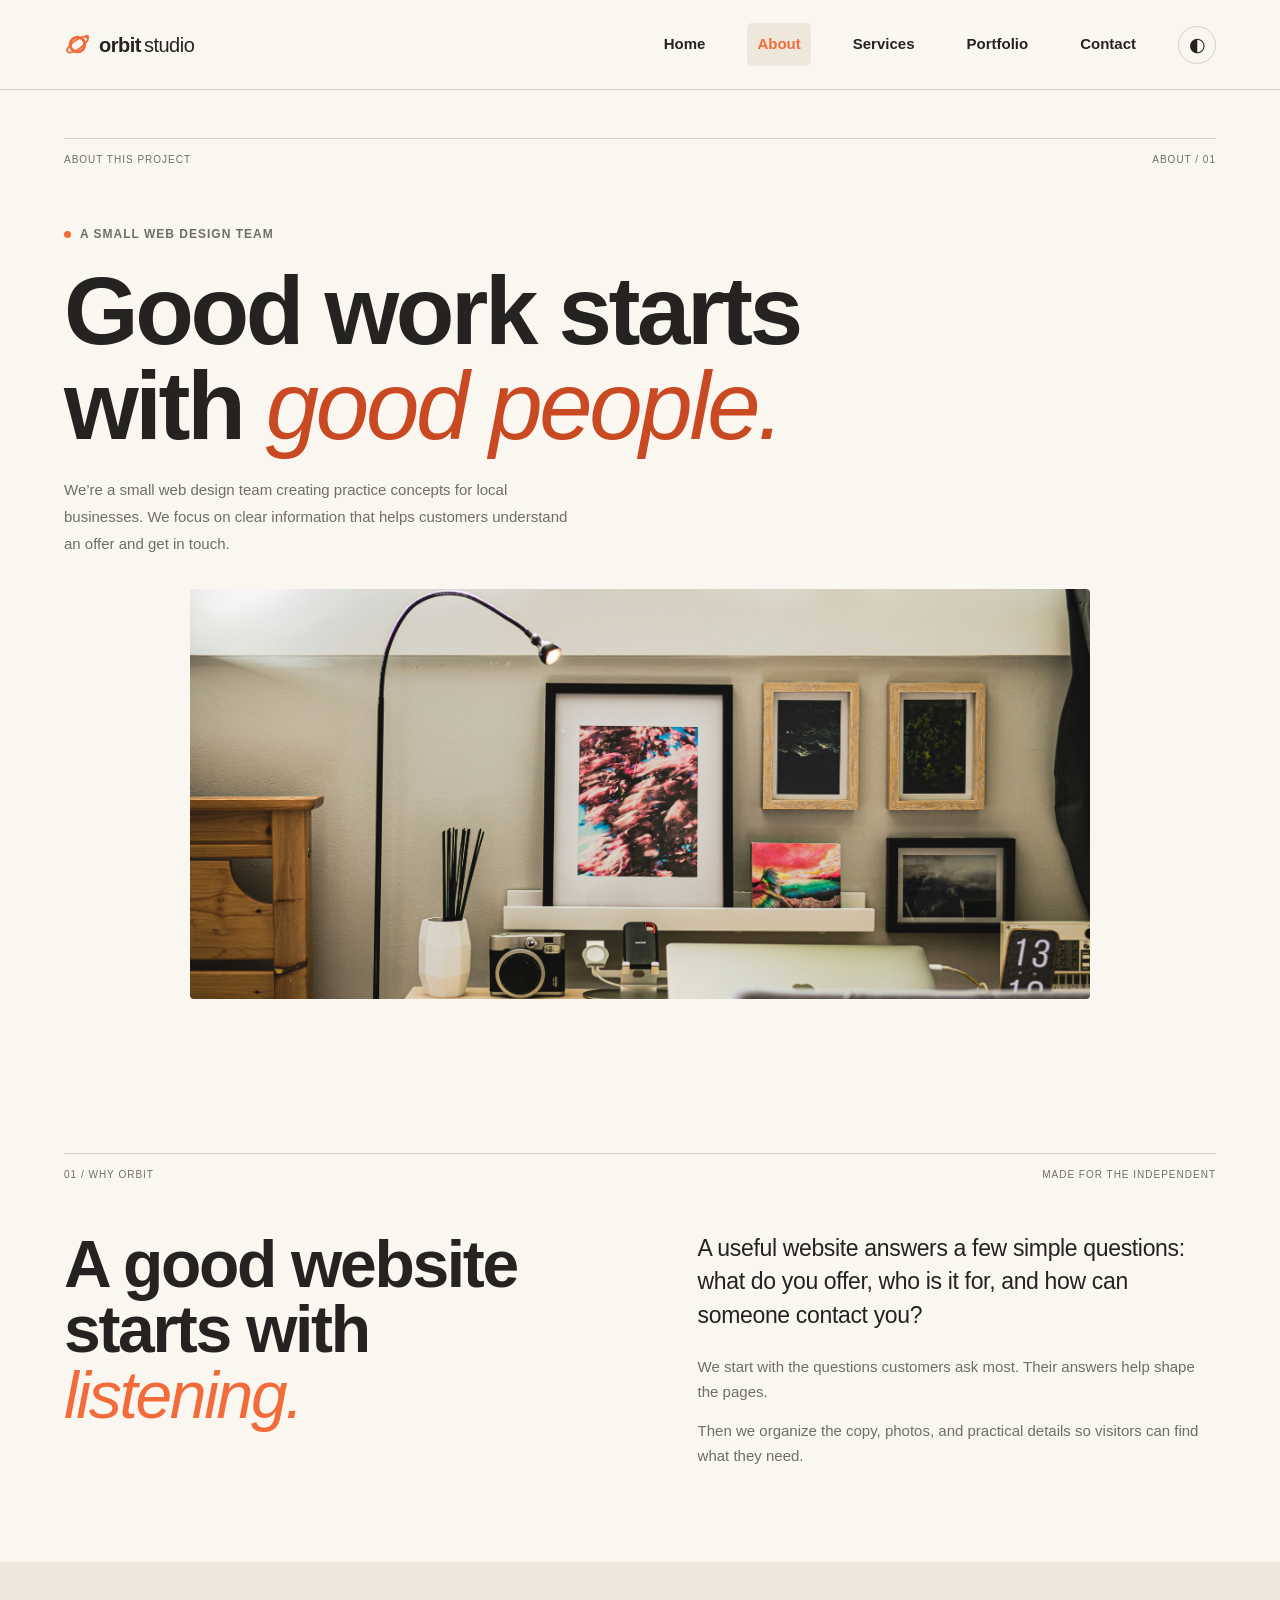
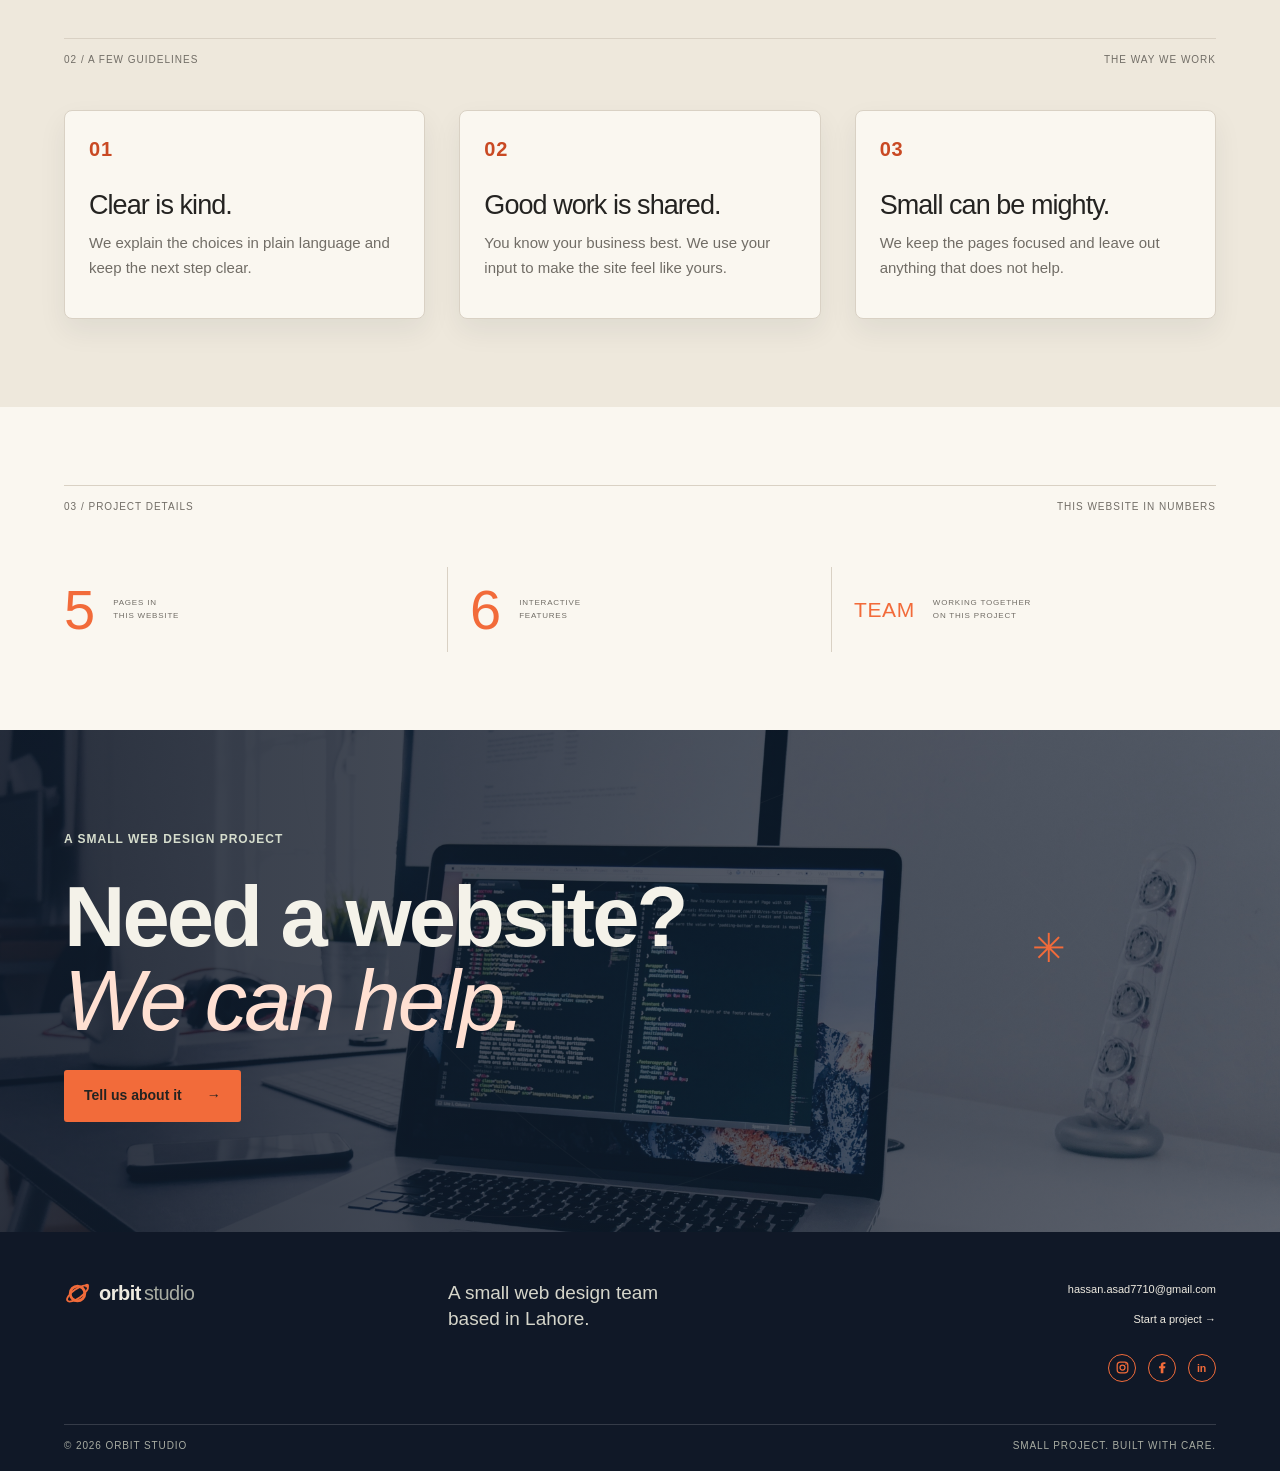
==== commit d757958b: "Add Orbit Studio interactive business website" ====
--- a/about.html
+++ b/about.html
@@ -30,22 +30,19 @@
   <main id="main">
     <section class="page-hero wrap">
       <div class="section-label"><span>ABOUT THIS PROJECT</span><span>ABOUT / 01</span></div>
-      <p class="eyebrow"><span class="status-dot"></span> A SMALL WEB DESIGN PROJECT</p>
+      <p class="eyebrow"><span class="status-dot"></span> A SMALL WEB DESIGN TEAM</p>
       <h1>Good work starts<br>with <em>good people.</em></h1>
-      <p class="page-lede">Orbit Studio is my small web design project for local businesses. I am learning to make
-        websites that explain what a business offers and make it easy to get in touch.</p>
+      <p class="page-lede">We’re a small web design team creating practice concepts for local businesses. We focus on clear information that helps customers understand an offer and get in touch.</p>
+      <img class="about-hero-image" src="images/studio-interior.jpg" alt="A small creative workspace with a desk and laptop">
     </section>
     <section class="wrap story-section section-space">
       <div class="section-label"><span>01 / WHY ORBIT</span><span>MADE FOR THE INDEPENDENT</span></div>
       <div class="story-grid">
         <h2>A good website<br>starts with <em>listening.</em></h2>
         <div>
-          <p class="large-copy">A website should help people understand what you do, feel good about choosing you, and
-            know what to do next.</p>
-          <p>I start by asking what customers need to know first. Those answers shape the pages and help keep the site
-            focused on the actual business.</p>
-          <p>Then I put the words, photos, and useful details in order. The aim is a site that feels familiar to its
-            owner and is easy for a new customer to use.</p>
+          <p class="large-copy">A useful website answers a few simple questions: what do you offer, who is it for, and how can someone contact you?</p>
+          <p>We start with the questions customers ask most. Their answers help shape the pages.</p>
+          <p>Then we organize the copy, photos, and practical details so visitors can find what they need.</p>
         </div>
       </div>
     </section>
@@ -55,15 +52,15 @@
         <div class="values-grid">
           <article><span class="value-number">01</span>
             <h3>Clear is kind.</h3>
-            <p>I explain the choices in plain language and keep the next step clear.</p>
+            <p>We explain the choices in plain language and keep the next step clear.</p>
           </article>
           <article><span class="value-number">02</span>
             <h3>Good work is shared.</h3>
-            <p>You know your business best. I use your input to make the site feel like yours.</p>
+            <p>You know your business best. We use your input to make the site feel like yours.</p>
           </article>
           <article><span class="value-number">03</span>
             <h3>Small can be mighty.</h3>
-            <p>I keep the pages focused and leave out anything that does not help.</p>
+            <p>We keep the pages focused and leave out anything that does not help.</p>
           </article>
         </div>
       </div>
@@ -73,15 +70,16 @@
       <div class="numbers-grid">
         <div><strong data-count="5">0</strong><span>PAGES IN<br>THIS WEBSITE</span></div>
         <div><strong data-count="7">0</strong><span>INTERACTIVE<br>FEATURES</span></div>
-        <div><strong data-count="1">0</strong><span>PERSON WORKING<br>ON THIS PROJECT</span></div>
+        <div><strong class="team-label">TEAM</strong><span>WORKING TOGETHER<br>ON THIS PROJECT</span></div>
       </div>
     </section>
-    <section class="closing-cta">
+    <section class="closing-cta has-background">
+      <img class="closing-cta-image" src="images/web-development.jpg" alt="">
       <div class="cta-orbit cta-orbit-a"></div>
       <div class="cta-orbit cta-orbit-b"></div>
       <div class="wrap cta-inner">
         <p class="eyebrow">A SMALL WEB DESIGN PROJECT</p>
-        <h2>Need a website?<br><em>I can help.</em></h2><a class="button button-light" href="contact.html">Tell me about
+        <h2>Need a website?<br><em>We can help.</em></h2><a class="button button-light" href="contact.html">Tell us about
           it <span>→</span></a><span class="cta-star">✳</span>
       </div>
     </section>
@@ -95,7 +93,7 @@
             transform="rotate(-35 24 24)" />
           <circle cx="41" cy="10" r="3.5" fill="currentColor" />
         </svg><span>orbit<span class="brand-light">studio</span><small>INDEPENDENT BY DESIGN</small></span></a>
-      <p>A small web design practice<br>based in Lahore.</p>
+      <p>A small web design team<br>based in Lahore.</p>
       <div class="footer-links"><a href="mailto:hassan.asad7710@gmail.com">hassan.asad7710@gmail.com</a><a
           href="contact.html">Start a project →</a>
         <div class="social-links" aria-label="Social media"><a href="index.html"
@@ -116,4 +114,4 @@
   </footer><button class="back-top" aria-label="Back to top">↑</button>
 </body>
 
-</html>+</html>
--- a/css/style.css
+++ b/css/style.css
@@ -1,34 +1,29 @@
 :root {
     color-scheme: light;
-    --paper: #f5f2ea;
-    --paper-deep: #ebe6dc;
-    --surface: #fffdf8;
-    --ink: #242622;
-    --muted: #73746d;
-    --line: #d9d5ca;
-    --green: #3e685d;
-    --green-dark: #2c5048;
-    --lime: #c5d466;
-    --orange: #d77555;
-    --serif: 'Fraunces', Georgia, serif;
-    --sans: 'DM Sans', Arial, sans-serif;
-    --shadow: 0 18px 50px #28291d12;
-    --pad: clamp(24px, 6.4vw, 96px)
-}
-
+    --paper: #FAF7F0;
+    --paper-deep: #EEE8DC;
+    --surface: #EEE8DC;
+    --ink: #242321;
+    --muted: #716D66;
+    --line: #D9D1C4;
+    --accent: #F26B3A;
+    --accent-strong: #C94923;
+    --heading-font: Arial, Helvetica, sans-serif;
+    --body-font: Arial, Helvetica, sans-serif;
+    --shadow: 0 10px 26px #24232112;
+    --page-padding: clamp(22px, 5vw, 76px)
+}
 html[data-theme=dark] {
     color-scheme: dark;
-    --paper: #1e2421;
-    --paper-deep: #272e2a;
-    --surface: #252c28;
-    --ink: #eeeae0;
-    --muted: #aaa99e;
-    --line: #3d4640;
-    --green: #a8c9a5;
-    --green-dark: #c0d8b6;
-    --lime: #d5e77b;
-    --orange: #e78c6c;
-    --shadow: 0 18px 50px #0003
+    --paper: #101827;
+    --paper-deep: #1C2738;
+    --surface: #1C2738;
+    --ink: #F6F3EC;
+    --muted: #AAB5C4;
+    --line: #364254;
+    --accent: #FF875A;
+    --accent-strong: #FF875A;
+    --shadow: 0 10px 26px #0004
 }
 
 * {
@@ -44,7 +39,7 @@
     margin: 0;
     background: var(--paper);
     color: var(--ink);
-    font-family: var(--sans);
+    font-family: var(--body-font);
     font-size: 15px;
     line-height: 1.65;
     transition: background .25s, color .25s
@@ -75,7 +70,7 @@
 }
 
 .wrap {
-    width: min(100% - var(--pad)*2, 1240px);
+    width: min(100% - var(--page-padding)*2, 1240px);
     margin-inline: auto
 }
 
@@ -99,7 +94,7 @@
 
 .site-header {
     height: 90px;
-    padding: 0 var(--pad);
+    padding: 0 var(--page-padding);
     display: flex;
     align-items: center;
     justify-content: space-between;
@@ -121,44 +116,20 @@
 
 .brand-light {
     font-weight: 400;
-    color: var(--muted)
+    color: var(--ink);
+    margin-left: 3px
 }
 
 .brand small {
+    display: none
+}
+
+.brand-mark {
     display: block;
-    font: 600 8px var(--sans);
-    letter-spacing: 1.25px;
-    margin-top: 7px;
-    color: var(--muted)
-}
-
-.brand-mark {
-    width: 34px;
-    height: 34px;
-    border: 1.5px solid var(--ink);
-    border-radius: 50%;
-    display: grid;
-    place-items: center;
-    position: relative;
-    transform: rotate(-28deg)
-}
-
-.brand-mark:before {
-    content: "";
-    width: 40px;
-    height: 14px;
-    position: absolute;
-    border: 1px solid var(--green);
-    border-radius: 50%;
-    transform: rotate(-38deg)
-}
-
-.brand-mark i {
-    width: 7px;
-    height: 7px;
-    background: var(--orange);
-    border-radius: 50%;
-    z-index: 1
+    flex: 0 0 27px;
+    width: 27px;
+    height: 27px;
+    color: var(--accent)
 }
 
 .primary-nav {
@@ -224,9 +195,8 @@
 .status-dot {
     width: 7px;
     height: 7px;
-    background: var(--green);
+    background: var(--accent);
     border-radius: 50%;
-    box-shadow: 0 0 0 4px color-mix(in srgb, var(--green) 13%, transparent)
 }
 
 h1,
@@ -238,7 +208,7 @@
 
 h1,
 h2 {
-    font-family: var(--serif);
+    font-family: var(--heading-font);
     font-weight: 500;
     letter-spacing: -.045em;
     line-height: .99
@@ -257,7 +227,7 @@
 .slow-title em,
 .neighbor-headline em {
     font-weight: 500;
-    color: var(--green);
+    color: var(--accent);
     font-style: italic
 }
 
@@ -284,11 +254,7 @@
     border-radius: 3px;
     font-size: 11px;
     font-weight: 600;
-    transition: transform .2s, background .2s
-}
-
-.button:hover {
-    transform: translateY(-2px)
+    transition: background .2s
 }
 
 .button-dark {
@@ -297,12 +263,12 @@
 }
 
 .button-dark:hover {
-    background: var(--green-dark);
+    background: var(--accent-strong);
     color: #fff
 }
 
 .button-light {
-    background: var(--lime);
+    background: var(--accent);
     color: #242622
 }
 
@@ -317,7 +283,7 @@
 .text-link span,
 .under-link span {
     padding-left: 8px;
-    color: var(--green)
+    color: var(--accent)
 }
 
 .hero-note {
@@ -334,7 +300,7 @@
 .note-line {
     height: 1px;
     width: 34px;
-    background: var(--orange)
+    background: var(--accent)
 }
 
 .hero-art {
@@ -375,7 +341,7 @@
 .sun-disc {
     width: 41%;
     height: 41%;
-    background: var(--lime);
+    background: var(--accent);
     border-radius: 50%;
     display: grid;
     place-items: center;
@@ -384,7 +350,7 @@
 }
 
 .sun-label {
-    font: 600 11px/1.35 var(--sans);
+    font: 600 11px/1.35 var(--body-font);
     letter-spacing: 1.1px;
     text-align: center
 }
@@ -394,16 +360,15 @@
     right: 12%;
     top: 10%;
     font-size: 20px;
-    color: var(--orange)
+    color: var(--accent)
 }
 
 .planet {
     position: absolute;
     width: 14px;
     height: 14px;
-    background: var(--orange);
+    background: var(--accent);
     border-radius: 50%;
-    box-shadow: 0 0 0 6px color-mix(in srgb, var(--orange) 14%, transparent)
 }
 
 .planet-a {
@@ -416,7 +381,7 @@
     top: 51%;
     width: 10px;
     height: 10px;
-    background: var(--green)
+    background: var(--accent)
 }
 
 .planet-c {
@@ -447,7 +412,7 @@
 
 .art-cross {
     position: absolute;
-    color: var(--green);
+    color: var(--accent);
     font-size: 17px
 }
 
@@ -459,7 +424,7 @@
 .cross-b {
     right: 20%;
     top: 20%;
-    color: var(--orange)
+    color: var(--accent)
 }
 
 .hero-index {
@@ -485,7 +450,7 @@
 
 .ticker {
     overflow: hidden;
-    background: var(--green);
+    background: var(--accent);
     color: #f3f2e9;
     white-space: nowrap;
     padding: 14px 0
@@ -503,7 +468,7 @@
 }
 
 .ticker b {
-    color: var(--lime);
+    color: var(--accent);
     font-size: 15px
 }
 
@@ -524,7 +489,7 @@
 
 .label-star {
     font-size: 16px;
-    color: var(--orange)
+    color: var(--accent)
 }
 
 .intro-grid {
@@ -549,7 +514,7 @@
 }
 
 .large-copy {
-    font-family: var(--serif);
+    font-family: var(--heading-font);
     font-size: 21px;
     line-height: 1.45;
     letter-spacing: -.015em
@@ -598,14 +563,10 @@
 }
 
 .project-visual {
-    height: 355px;
+    height: auto;
+    aspect-ratio: 3 / 2;
     position: relative;
     overflow: hidden;
-    transition: transform .35s
-}
-
-.project-card:hover .project-visual {
-    transform: translateY(-5px)
 }
 
 .bloom-visual {
@@ -631,7 +592,7 @@
 }
 
 .bloom-type {
-    font: 600 clamp(34px, 5vw, 57px)/.93 var(--serif);
+    font: 600 clamp(34px, 5vw, 57px)/.93 var(--heading-font);
     letter-spacing: -2px;
     color: #34564e;
     text-align: center;
@@ -720,7 +681,7 @@
 }
 
 .field-big {
-    font: 700 clamp(38px, 5.5vw, 64px)/.85 var(--sans);
+    font: 700 clamp(38px, 5.5vw, 64px)/.85 var(--body-font);
     letter-spacing: -3px;
     color: #273b30;
     text-align: center;
@@ -765,7 +726,7 @@
 }
 
 .project-meta h3 {
-    font: 500 22px var(--serif);
+    font: 500 22px var(--heading-font);
     margin: 0 0 5px
 }
 
@@ -816,12 +777,12 @@
 
 .service-list>a>span:first-child {
     font-size: 9px;
-    color: var(--orange)
+    color: var(--accent)
 }
 
 .service-list>a>span:last-child {
     font-size: 17px;
-    color: var(--green)
+    color: var(--accent)
 }
 
 .service-list b,
@@ -830,7 +791,7 @@
 }
 
 .service-list b {
-    font: 500 18px var(--serif)
+    font: 500 18px var(--heading-font)
 }
 
 .service-list small {
@@ -842,7 +803,7 @@
 .closing-cta {
     position: relative;
     overflow: hidden;
-    background: var(--green-dark);
+    background: var(--accent-strong);
     color: #f4f2e9;
     padding: 100px 0 110px;
     min-height: 420px
@@ -863,7 +824,7 @@
 }
 
 .cta-inner h2 em {
-    color: var(--lime)
+    color: var(--accent)
 }
 
 .cta-orbit {
@@ -888,7 +849,7 @@
     right: 13%;
     top: 29%;
     font-size: 40px;
-    color: var(--lime)
+    color: var(--accent)
 }
 
 .site-footer {
@@ -914,7 +875,7 @@
 }
 
 .footer-top>p {
-    font: 500 19px/1.4 var(--serif);
+    font: 500 19px/1.4 var(--heading-font);
     margin: 0;
     color: #d5d5ca
 }
@@ -965,65 +926,6 @@
     line-height: 1.8
 }
 
-.page-hero-art {
-    position: absolute;
-    right: 4%;
-    bottom: 17px;
-    width: 260px;
-    height: 200px
-}
-
-.about-art {
-    display: grid;
-    place-items: center
-}
-
-.about-sun {
-    position: relative;
-    z-index: 1;
-    background: var(--lime);
-    color: var(--ink);
-    width: 80px;
-    height: 80px;
-    border-radius: 50%;
-    display: grid;
-    place-items: center;
-    font: 500 43px var(--serif)
-}
-
-.about-ring {
-    position: absolute;
-    width: 95%;
-    height: 38%;
-    border: 1px solid var(--line);
-    border-radius: 50%;
-    transform: rotate(33deg)
-}
-
-.ring-two {
-    width: 60%;
-    height: 100%;
-    transform: rotate(-29deg);
-    border-color: var(--green)
-}
-
-.ring-three {
-    width: 116%;
-    height: 72%;
-    transform: rotate(-55deg);
-    border-style: dashed
-}
-
-.about-label {
-    position: absolute;
-    right: -24px;
-    bottom: 0;
-    font-size: 7px;
-    letter-spacing: 1px;
-    color: var(--muted);
-    line-height: 1.5
-}
-
 .story-section {
     padding-top: 0
 }
@@ -1057,12 +959,12 @@
 }
 
 .value-number {
-    color: var(--orange);
+    color: var(--accent);
     font-size: 10px
 }
 
 .values-grid h3 {
-    font: 500 25px var(--serif);
+    font: 500 25px var(--heading-font);
     margin: 30px 0 8px
 }
 
@@ -1095,8 +997,13 @@
 }
 
 .numbers-grid strong {
-    font: 500 56px var(--serif);
-    color: var(--green)
+    font: 500 56px var(--heading-font);
+    color: var(--accent)
+}
+
+.numbers-grid .team-label {
+    font-size: 21px;
+    letter-spacing: .03em
 }
 
 .numbers-grid span {
@@ -1104,10 +1011,6 @@
     line-height: 1.6;
     letter-spacing: .8px;
     color: var(--muted)
-}
-
-.services-hero {
-    min-height: 540px
 }
 
 .services-hero .button {
@@ -1129,7 +1032,7 @@
 }
 
 .service-number {
-    color: var(--orange);
+    color: var(--accent);
     font-size: 11px;
     padding-top: 4px
 }
@@ -1140,13 +1043,13 @@
 }
 
 .service-title h2 {
-    font: 500 clamp(37px, 4.5vw, 58px)/.97 var(--serif);
+    font: 500 clamp(37px, 4.5vw, 58px)/.97 var(--heading-font);
     letter-spacing: -.04em;
     margin: 0
 }
 
 .service-title h2 em {
-    color: var(--green)
+    color: var(--accent)
 }
 
 .service-description {
@@ -1170,7 +1073,7 @@
 
 .service-asterisk {
     font-size: 22px;
-    color: var(--green);
+    color: var(--accent);
     justify-self: end
 }
 
@@ -1193,11 +1096,11 @@
 .process-steps article>span {
     font-size: 8px;
     letter-spacing: 1px;
-    color: var(--orange)
+    color: var(--accent)
 }
 
 .process-steps h3 {
-    font: 500 18px var(--serif);
+    font: 500 18px var(--heading-font);
     margin: 31px 0 9px
 }
 
@@ -1242,7 +1145,7 @@
     justify-content: space-between;
     align-items: center;
     padding: 19px 0;
-    font: 500 16px var(--serif)
+    font: 500 16px var(--heading-font)
 }
 
 .faq-list summary::-webkit-details-marker {
@@ -1250,8 +1153,8 @@
 }
 
 .faq-list summary span {
-    font: 400 20px var(--sans);
-    color: var(--green);
+    font: 400 20px var(--body-font);
+    color: var(--accent);
     transition: transform .2s
 }
 
@@ -1309,7 +1212,7 @@
 
 .filter-button span {
     margin-left: 7px;
-    color: var(--lime)
+    color: var(--accent)
 }
 
 .portfolio-grid {
@@ -1364,7 +1267,7 @@
     position: absolute;
     left: 10%;
     top: 33%;
-    font: 500 51px/.88 var(--serif);
+    font: 500 51px/.88 var(--heading-font);
     letter-spacing: -2px;
     z-index: 2
 }
@@ -1384,7 +1287,7 @@
     display: grid;
     place-items: center;
     text-align: center;
-    font: 600 7px/1.3 var(--sans);
+    font: 600 7px/1.3 var(--body-font);
     letter-spacing: .8px;
     transform: rotate(12deg)
 }
@@ -1467,7 +1370,7 @@
     z-index: 1;
     left: 10%;
     top: 31%;
-    font: 700 45px/.95 var(--sans);
+    font: 700 45px/.95 var(--body-font);
     letter-spacing: -2px
 }
 
@@ -1500,7 +1403,7 @@
 }
 
 .field-cup span {
-    font: 500 20px var(--serif);
+    font: 500 20px var(--heading-font);
     color: #50705a
 }
 
@@ -1522,21 +1425,21 @@
     position: absolute;
     left: 12%;
     top: 24%;
-    font: 500 93px var(--serif);
+    font: 500 93px var(--heading-font);
     color: #527061
 }
 
 .mend-stitch span {
-    font: 28px var(--sans);
+    font: 28px var(--body-font);
     vertical-align: top;
-    color: var(--orange)
+    color: var(--accent)
 }
 
 .mend-words {
     position: absolute;
     bottom: 19%;
     left: 12%;
-    font: 500 37px/.93 var(--serif);
+    font: 500 37px/.93 var(--heading-font);
     letter-spacing: -1px
 }
 
@@ -1601,7 +1504,7 @@
     position: absolute;
     left: 11%;
     top: 34%;
-    font: 500 50px/.86 var(--serif);
+    font: 500 50px/.86 var(--heading-font);
     letter-spacing: -2px
 }
 
@@ -1628,7 +1531,7 @@
     left: 8%;
     top: 24%;
     z-index: 2;
-    font: 600 47px/.92 var(--serif);
+    font: 600 47px/.92 var(--heading-font);
     letter-spacing: -2px
 }
 
@@ -1681,7 +1584,7 @@
     position: absolute;
     top: 37%;
     left: 48%;
-    background: var(--lime);
+    background: var(--accent);
     border-radius: 50%;
     width: 31px;
     height: 31px;
@@ -1699,7 +1602,7 @@
 .project-type {
     font-size: 8px;
     letter-spacing: 1px;
-    color: var(--orange)
+    color: var(--accent)
 }
 
 .portfolio-project-meta h2 {
@@ -1752,50 +1655,38 @@
 
 .contact-aside {
     margin-top: 85px;
-    display: flex;
+    display: grid;
+    grid-template-columns: 42px 1fr;
+    column-gap: 18px;
+    row-gap: 14px;
     align-items: center;
-    gap: 18px;
     position: relative
 }
 
 .aside-orbit {
-    width: 48px;
-    height: 48px;
-    border: 1px solid var(--green);
-    border-radius: 50%;
-    display: grid;
-    place-items: center;
-    color: var(--orange);
-    font-size: 22px;
-    position: relative
-}
-
-.aside-orbit:after {
-    content: "";
-    position: absolute;
-    width: 62px;
-    height: 22px;
-    border: 1px solid var(--line);
-    border-radius: 50%;
-    transform: rotate(-34deg)
+    display: block;
+    flex: 0 0 42px;
+    width: 42px;
+    height: 42px;
+    color: var(--accent);
+    overflow: visible
 }
 
 .contact-aside p {
-    font: 500 17px/1.5 var(--serif);
+    font: 500 17px/1.5 var(--heading-font);
     margin: 0
 }
 
 .contact-aside a {
-    color: var(--green);
-    font: 600 11px var(--sans)
+    color: var(--accent);
+    font: 600 11px var(--body-font)
 }
 
 .contact-aside small {
-    position: absolute;
-    left: 67px;
-    top: 67px;
+    grid-column: 2;
+    position: static;
     color: var(--muted);
-    font-size: 7px;
+    font-size: 9px;
     letter-spacing: .7px
 }
 
@@ -1873,18 +1764,18 @@
 
 .form-success {
     margin-top: 18px;
-    background: color-mix(in srgb, var(--green) 11%, var(--surface));
+    background: var(--surface);
     padding: 16px
 }
 
 .form-success>span {
-    color: var(--orange);
+    color: var(--accent);
     font-size: 20px
 }
 
 .form-success b {
     display: block;
-    font: 500 20px var(--serif)
+    font: 500 20px var(--heading-font)
 }
 
 .form-success p {
@@ -1908,25 +1799,26 @@
 
 .contact-bottom-inner span:last-child {
     font-size: 17px;
-    color: var(--orange)
+    color: var(--accent)
 }
 
 .back-top {
     position: fixed;
+    right: 22px;
     bottom: 22px;
-    right: 22px;
-    width: 40px;
-    height: 40px;
+    width: 48px;
+    height: 48px;
     border: 0;
-    background: var(--ink);
-    color: var(--paper);
     border-radius: 50%;
+    background: var(--accent);
+    color: var(--ink);
+    font-size: 23px;
     z-index: 6;
     cursor: pointer;
     opacity: 0;
     pointer-events: none;
     transform: translateY(8px);
-    transition: .2s
+    transition: opacity .2s, transform .2s
 }
 
 .back-top.visible {
@@ -1940,6 +1832,12 @@
         min-height: 590px
     }
 
+    .hero-actions {
+        align-items: flex-start;
+        flex-direction: column;
+        gap: 16px
+    }
+
     .hero-art {
         width: 95%
     }
@@ -1949,7 +1847,7 @@
     }
 
     .project-visual {
-        height: 290px
+        height: auto
     }
 
     .portfolio-art {
@@ -1973,17 +1871,27 @@
         gap: 15px
     }
 
+    .process-steps {
+        grid-template-columns: repeat(2, 1fr);
+        gap: 28px
+    }
+
     .contact-grid {
-        gap: 6%
+        grid-template-columns: 1fr;
+        gap: 34px
+    }
+
+    .contact-aside {
+        margin-top: 48px
+    }
+
+    .footer-links a {
+        overflow-wrap: anywhere
     }
 }
 
 @media(max-width:650px) {
-    :root {
-        --pad: 23px
-    }
-
-    .site-header {
+.site-header {
         height: 72px
     }
 
@@ -1991,12 +1899,7 @@
         font-size: 18px
     }
 
-    .brand-mark {
-        width: 30px;
-        height: 30px
-    }
-
-    .menu-toggle {
+.menu-toggle {
         display: flex;
         flex-direction: column;
         align-items: center;
@@ -2017,7 +1920,7 @@
         left: 0;
         right: 0;
         background: var(--paper);
-        padding: 20px var(--pad) 24px;
+        padding: 20px var(--page-padding) 24px;
         border-bottom: 1px solid var(--line);
         box-shadow: var(--shadow);
         align-items: stretch;
@@ -2130,7 +2033,8 @@
     }
 
     .project-visual {
-        height: 300px
+        height: auto;
+        aspect-ratio: 3 / 2
     }
 
     .service-teaser-grid {
@@ -2147,7 +2051,7 @@
     }
 
     .cta-inner h2 {
-        font-size: 58px
+        font-size: clamp(40px, 10vw, 58px)
     }
 
     .cta-star {
@@ -2177,7 +2081,8 @@
     }
 
     .footer-bottom span:nth-child(2) {
-        display: none
+        display: block;
+        width: 100%
     }
 
     .page-hero {
@@ -2191,18 +2096,14 @@
     }
 
     .page-hero h1 {
-        font-size: clamp(54px, 15vw, 78px)
+        font-size: clamp(40px, 10vw, 65px)
     }
 
     .page-lede {
         font-size: 13px
     }
 
-    .page-hero-art {
-        display: none
-    }
-
-    .story-section {
+.story-section {
         padding-top: 0
     }
 
@@ -2384,70 +2285,37 @@
 }
 
 .back-top:hover {
-    background: var(--green-dark);
-    color: #fff
+    background: var(--accent-strong);
+    color: var(--ink)
 }
 
 .filter-button:hover {
     filter: brightness(.94)
 }
 
-:root {
-    color-scheme: light;
-    --paper: #f6f8fb;
-    --paper-deep: #eaf0f5;
-    --surface: #fff;
-    --ink: #172538;
-    --muted: #64748b;
-    --line: #dce4ec;
-    --green: #3b6d9a;
-    --green-dark: #285579;
-    --lime: #b9d4e5;
-    --orange: #d8865b;
-    --serif: 'DM Sans', Arial, sans-serif;
-    --sans: 'DM Sans', Arial, sans-serif;
-    --shadow: 0 14px 40px #17253812;
-    --pad: clamp(22px, 5vw, 76px)
-}
-
-html[data-theme=dark] {
-    color-scheme: dark;
-    --paper: #121b26;
-    --paper-deep: #1a2734;
-    --surface: #202e3d;
-    --ink: #edf3f8;
-    --muted: #a2b2c2;
-    --line: #394a5d;
-    --green: #91bce2;
-    --green-dark: #c1ddf2;
-    --lime: #b6d9e8;
-    --orange: #f1a77b;
-    --shadow: 0 14px 40px #0003
-}
-
 h1 {
-    font-family: 'Space Grotesk', 'DM Sans', Arial, sans-serif;
+    font-family: var(--heading-font);
     font-weight: 600;
     letter-spacing: -.04em
 }
 
 h1 em {
-    font-style: normal;
-    color: var(--lime)
+    font-style: italic;
+    color: var(--accent)
 }
 
 .hero.wrap {
-    width: min(100% - var(--pad)*2, 1320px);
+    width: 100%;
+    max-width: none;
     min-height: 540px;
-    margin: 28px auto 0;
+    margin: 0;
     padding: clamp(35px, 6vw, 78px);
-    border-radius: 12px;
+    border-radius: 0;
     display: flex;
     align-items: center;
     position: relative;
     overflow: hidden;
     background-color: #233c52;
-    background-image: linear-gradient(90deg, rgba(18, 34, 49, .92) 0%, rgba(18, 34, 49, .78) 48%, rgba(18, 34, 49, .24) 100%), url('https://images.unsplash.com/photo-1679459905598-79db89b707f3?auto=format&fit=crop&w=2000&q=85');
     background-size: cover;
     background-position: center
 }
@@ -2505,10 +2373,6 @@
 .button-light {
     background: #b9d4e5;
     color: #172538
-}
-
-.ticker {
-    background: #3b6d9a
 }
 
 .work-section,
@@ -2519,10 +2383,6 @@
     background: var(--paper-deep)
 }
 
-.site-footer {
-    background: #172538
-}
-
 .project-visual,
 .portfolio-art,
 .contact-form {
@@ -2536,14 +2396,6 @@
 
 .work-section {
     padding: 68px 0 78px
-}
-
-.closing-cta {
-    background: #285579
-}
-
-.cta-inner h2 em {
-    color: #cfe1ec
 }
 
 .cta-orbit {
@@ -2556,12 +2408,12 @@
         min-height: 540px;
         margin: 0;
         border-radius: 0;
-        padding: 40px var(--pad);
+        padding: 40px var(--page-padding);
         background-position: 58% center
     }
 
     .hero h1 {
-        font-size: clamp(45px, 12vw, 66px)
+        font-size: clamp(38px, 9vw, 58px)
     }
 
     .section-space {
@@ -2575,8 +2427,7 @@
     position: sticky;
     top: 0;
     z-index: 100;
-    background: color-mix(in srgb, var(--paper) 94%, transparent);
-    backdrop-filter: blur(12px);
+    background: var(--paper);
 }
 
 .primary-nav {
@@ -2593,8 +2444,8 @@
 
 .primary-nav>a:hover,
 .primary-nav>a.active {
-    color: var(--green);
-    background: color-mix(in srgb, var(--green) 10%, transparent)
+    color: var(--accent);
+    background: var(--paper-deep)
 }
 
 .brand {
@@ -2603,31 +2454,6 @@
     letter-spacing: -1px
 }
 
-.brand-light {
-    font-weight: 500
-}
-
-.brand small {
-    display: none
-}
-
-.brand-mark {
-    width: 26px;
-    height: 26px;
-    border: 2px solid var(--green);
-    transform: none
-}
-
-.brand-mark:before {
-    display: none
-}
-
-.brand-mark i {
-    width: 8px;
-    height: 8px;
-    background: var(--orange)
-}
-
 .hero.wrap {
     isolation: isolate;
     background-image: none
@@ -2645,7 +2471,7 @@
     background-size: cover;
     background-position: center;
     opacity: 0;
-    transition: opacity 1s ease
+    transition: opacity .65s ease
 }
 
 .hero-slide:after {
@@ -2653,18 +2479,6 @@
     position: absolute;
     inset: 0;
     background: linear-gradient(90deg, rgba(18, 34, 49, .91), rgba(18, 34, 49, .72) 48%, rgba(18, 34, 49, .25))
-}
-
-.hero-slide:nth-child(1) {
-    background-image: url('https://images.unsplash.com/photo-1497366754035-f200968a6e72?auto=format&fit=crop&w=2000&q=85')
-}
-
-.hero-slide:nth-child(2) {
-    background-image: url('https://images.unsplash.com/photo-1497366811353-6870744d04b2?auto=format&fit=crop&w=2000&q=85')
-}
-
-.hero-slide:nth-child(3) {
-    background-image: url('https://images.unsplash.com/photo-1497366216548-37526070297c?auto=format&fit=crop&w=2000&q=85')
 }
 
 .hero-slide.is-active {
@@ -2706,7 +2520,7 @@
     min-width: 0;
     justify-content: flex-start;
     gap: 42px;
-    animation: ticker-scroll 28s linear infinite;
+    animation: ticker-scroll 46s linear infinite;
     font-size: 11px
 }
 
@@ -2726,17 +2540,33 @@
     isolation: isolate
 }
 
+.project-image {
+    position: absolute;
+    inset: 0;
+    display: block;
+    width: 100%;
+    height: 100%;
+    object-fit: cover;
+    transition: transform .25s ease
+}
+
+.project-card:hover .project-image {
+    transform: scale(1.025)
+}
+
+@media(prefers-reduced-motion:reduce) {
+    .project-image {
+        transition: none
+    }
+
+    .project-card:hover .project-image {
+        transform: none
+    }
+}
+
 .project-visual:before,
 .project-visual:after {
     z-index: -1
-}
-
-.bloom-visual {
-    background-image: linear-gradient(0deg, rgba(20, 38, 49, .58), rgba(20, 38, 49, .05)), url('https://images.unsplash.com/photo-1490750967868-88aa4486c946?auto=format&fit=crop&w=1200&q=85')
-}
-
-.field-visual {
-    background-image: linear-gradient(0deg, rgba(20, 38, 49, .62), rgba(20, 38, 49, .04)), url('https://images.unsplash.com/photo-1445116572660-236099ec97a0?auto=format&fit=crop&w=1200&q=85')
 }
 
 .bloom-type,
@@ -2762,41 +2592,6 @@
     font-size: 10px;
     padding: 8px 11px;
     border-radius: 3px
-}
-
-.art-bloom {
-    background-image: linear-gradient(0deg, rgba(20, 38, 49, .56), rgba(20, 38, 49, .08)), url('https://images.unsplash.com/photo-1490750967868-88aa4486c946?auto=format&fit=crop&w=1500&q=85');
-    background-size: cover;
-    background-position: center;
-    color: #fff
-}
-
-.art-field {
-    background-image: linear-gradient(0deg, rgba(20, 38, 49, .58), rgba(20, 38, 49, .06)), url('https://images.unsplash.com/photo-1445116572660-236099ec97a0?auto=format&fit=crop&w=1500&q=85');
-    background-size: cover;
-    background-position: center;
-    color: #fff
-}
-
-.art-mend {
-    background-image: linear-gradient(0deg, rgba(20, 38, 49, .58), rgba(20, 38, 49, .08)), url('https://images.unsplash.com/photo-1452860606245-08befc0ff44b?auto=format&fit=crop&w=1500&q=85');
-    background-size: cover;
-    background-position: center;
-    color: #fff
-}
-
-.art-slow {
-    background-image: linear-gradient(0deg, rgba(20, 38, 49, .58), rgba(20, 38, 49, .08)), url('https://images.unsplash.com/photo-1493106641515-6b5631de4bb9?auto=format&fit=crop&w=1500&q=85');
-    background-size: cover;
-    background-position: center;
-    color: #fff
-}
-
-.art-neighbor {
-    background-image: linear-gradient(0deg, rgba(20, 38, 49, .58), rgba(20, 38, 49, .08)), url('https://images.unsplash.com/photo-1517248135467-4c7edcad34c4?auto=format&fit=crop&w=1800&q=85');
-    background-size: cover;
-    background-position: center;
-    color: #fff
 }
 
 .mini-nav {
@@ -2935,7 +2730,7 @@
     }
 
     .hero-index {
-        right: var(--pad);
+        right: var(--page-padding);
         bottom: 15px
     }
 
@@ -2969,23 +2764,6 @@
     .hero-slide {
         transition: none
     }
-}
-
-/* Fonts */
-:root {
-    --sans: Arial, Helvetica, sans-serif;
-    --serif: Arial, Helvetica, sans-serif
-}
-
-body,
-h1,
-h2,
-h3,
-.brand,
-.faq-list summary,
-.contact-aside p,
-.form-success b {
-    font-family: Arial, Helvetica, sans-serif
 }
 
 h1,
@@ -3000,52 +2778,6 @@
     letter-spacing: -.5px
 }
 
-.brand-light {
-    font-weight: 400;
-    color: var(--ink)
-}
-
-.brand-mark {
-    width: 23px;
-    height: 23px;
-    border: 1.5px solid var(--green);
-    border-radius: 50%;
-    transform: none
-}
-
-.brand-mark i {
-    position: absolute;
-    top: 0;
-    right: -2px;
-    width: 7px;
-    height: 7px;
-    border: 1px solid var(--paper);
-    background: var(--orange);
-    border-radius: 50%
-}
-
-.aside-orbit {
-    width: 42px;
-    height: 42px;
-    border: 1.5px solid var(--green);
-    background: transparent
-}
-
-.aside-orbit:after {
-    display: none
-}
-
-.aside-orbit i {
-    position: absolute;
-    top: 3px;
-    right: 1px;
-    width: 8px;
-    height: 8px;
-    border: 1px solid var(--paper);
-    border-radius: 50%;
-    background: var(--orange)
-}
-
 .contact-aside small {
     font-size: 10px;
     letter-spacing: .35px
@@ -3053,73 +2785,6 @@
 
 .form-privacy {
     font-size: 12px
-}
-
-.brand-light {
-    margin-left: 3px
-}
-
-/* Logo */
-.brand-mark {
-    display: block;
-    flex: 0 0 27px;
-    width: 27px;
-    height: 27px;
-    border: 0 !important;
-    border-radius: 0;
-    color: var(--green);
-    overflow: visible
-}
-
-.brand-mark:before,
-.brand-mark i {
-    display: none !important
-}
-
-.aside-orbit {
-    display: block;
-    flex: 0 0 42px;
-    width: 42px;
-    height: 42px;
-    border: 0 !important;
-    color: var(--green);
-    overflow: visible
-}
-
-.aside-orbit:after {
-    display: none !important
-}
-
-html[data-theme=light] .page-hero h1 em {
-    color: #315f88
-}
-
-.bloom-visual {
-    background-image: linear-gradient(0deg, rgba(20, 38, 49, .60), rgba(20, 38, 49, .08)), url('https://images.unsplash.com/photo-1513104890138-7c749659a591?auto=format&fit=crop&w=1200&q=85')
-}
-
-.field-visual {
-    background-image: linear-gradient(0deg, rgba(20, 38, 49, .63), rgba(20, 38, 49, .06)), url('https://images.unsplash.com/photo-1568901346375-23c9450c58cd?auto=format&fit=crop&w=1200&q=85')
-}
-
-.art-bloom {
-    background-image: linear-gradient(0deg, rgba(20, 38, 49, .60), rgba(20, 38, 49, .08)), url('https://images.unsplash.com/photo-1513104890138-7c749659a591?auto=format&fit=crop&w=1500&q=85')
-}
-
-.art-field {
-    background-image: linear-gradient(0deg, rgba(20, 38, 49, .62), rgba(20, 38, 49, .06)), url('https://images.unsplash.com/photo-1568901346375-23c9450c58cd?auto=format&fit=crop&w=1500&q=85')
-}
-
-.art-mend {
-    background-image: linear-gradient(0deg, rgba(20, 38, 49, .64), rgba(20, 38, 49, .08)), url('https://images.unsplash.com/photo-1498050108023-c5249f4df085?auto=format&fit=crop&w=1500&q=85')
-}
-
-.art-slow {
-    background-image: linear-gradient(0deg, rgba(20, 38, 49, .58), rgba(20, 38, 49, .08)), url('https://images.unsplash.com/photo-1445116572660-236099ec97a0?auto=format&fit=crop&w=1500&q=85')
-}
-
-.art-neighbor {
-    background-image: linear-gradient(0deg, rgba(20, 38, 49, .60), rgba(20, 38, 49, .08)), url('https://images.unsplash.com/photo-1517248135467-4c7edcad34c4?auto=format&fit=crop&w=1800&q=85')
 }
 
 .bloom-hero-copy,
@@ -3165,7 +2830,7 @@
 }
 
 html[data-theme=light] .contact-grid h1 em {
-    color: #315f88
+    color: var(--accent-strong)
 }
 
 .hero.wrap {
@@ -3193,24 +2858,6 @@
     right: 22px
 }
 
-.about-art {
-    display: block;
-    width: min(38vw, 390px);
-    height: 270px;
-    right: 4%;
-    bottom: 30px;
-    border-radius: 9px;
-    background: linear-gradient(0deg, rgba(18, 34, 49, .22), rgba(18, 34, 49, .04)), url('https://images.unsplash.com/photo-1524758631624-e2822e304c36?auto=format&fit=crop&w=1100&q=85') center/cover
-}
-
-html[data-theme=light] .values-section {
-    background: #dce8f1
-}
-
-html[data-theme=dark] .values-section {
-    background: #1a2734
-}
-
 .values-section {
     padding: 76px 0 88px
 }
@@ -3228,7 +2875,7 @@
     display: inline-block;
     font-size: 20px;
     font-weight: 700;
-    color: #315f88;
+    color: var(--accent-strong);
     letter-spacing: .04em
 }
 
@@ -3242,41 +2889,11 @@
     max-width: 330px
 }
 
-.closing-cta {
-    background-image: linear-gradient(90deg, rgba(25, 67, 99, .94), rgba(25, 67, 99, .78)), url('https://images.unsplash.com/photo-1460925895917-afdab827c52f?auto=format&fit=crop&w=1900&q=85');
-    background-position: center;
-    background-size: cover
-}
-
 .contact-bottom-inner>span:last-child {
     display: none
 }
 
-.footer-back-top {
-    display: grid;
-    place-items: center;
-    width: 46px;
-    height: 46px;
-    border-radius: 50%;
-    background: var(--lime);
-    color: #172538;
-    font-size: 27px;
-    font-weight: 700;
-    line-height: 1;
-    transition: transform .2s, background .2s
-}
-
-.footer-back-top:hover {
-    transform: translateY(-3px);
-    background: #91bce2
-}
-
-@media(max-width:850px) {
-    .about-art {
-        width: 34vw;
-        height: 230px
-    }
-}
+
 
 @media(max-width:650px) {
     .slide-control {
@@ -3299,15 +2916,7 @@
         display: none
     }
 
-    .about-art {
-        position: relative;
-        inset: auto;
-        width: 100%;
-        height: 220px;
-        margin-top: 34px
-    }
-
-    .values-section {
+.values-section {
         padding: 58px 0
     }
 
@@ -3315,22 +2924,6 @@
         min-height: 0
     }
 
-    .footer-back-top {
-        width: 42px;
-        height: 42px
-    }
-}
-
-.hero-slide:nth-child(1) {
-    background-image: url('https://images.unsplash.com/photo-1498050108023-c5249f4df085?auto=format&fit=crop&w=2000&q=85')
-}
-
-.hero-slide:nth-child(2) {
-    background-image: url('https://images.unsplash.com/photo-1460925895917-afdab827c52f?auto=format&fit=crop&w=2000&q=85')
-}
-
-.hero-slide:nth-child(3) {
-    background-image: url('https://images.unsplash.com/photo-1515879218367-8466d910aaa4?auto=format&fit=crop&w=2000&q=85')
 }
 
 .slide-control {
@@ -3345,73 +2938,6 @@
 
 .slide-next {
     right: 24px
-}
-
-.closing-cta {
-    background-image: linear-gradient(90deg, rgba(25, 67, 99, .86), rgba(25, 67, 99, .62)), url('https://images.unsplash.com/photo-1460925895917-afdab827c52f?auto=format&fit=crop&w=1900&q=85')
-}
-
-.back-top {
-    width: 48px;
-    height: 48px;
-    background: var(--green);
-    color: #fff;
-    font-size: 23px
-}
-
-.back-top:hover {
-    background: #285579;
-    color: #fff
-}
-
-/* Theme colors */
-:root {
-    color-scheme: light;
-    --paper: #FAF7F0;
-    --paper-deep: #EEE8DC;
-    --surface: #EEE8DC;
-    --ink: #242321;
-    --muted: #716D66;
-    --line: #D9D1C4;
-    --accent: #F26B3A;
-    --accent-strong: #C94923;
-    --green: #F26B3A;
-    --green-dark: #D6542A;
-    --lime: #F26B3A;
-    --orange: #F26B3A;
-    --shadow: 0 10px 26px #24232112
-}
-
-html[data-theme=dark] {
-    color-scheme: dark;
-    --paper: #101827;
-    --paper-deep: #1C2738;
-    --surface: #1C2738;
-    --ink: #F6F3EC;
-    --muted: #AAB5C4;
-    --line: #364254;
-    --accent: #FF875A;
-    --accent-strong: #FF875A;
-    --green: #FF875A;
-    --green-dark: #FF875A;
-    --lime: #FF875A;
-    --orange: #FF875A;
-    --shadow: 0 10px 26px #0004
-}
-
-/* Small page photos */
-.about-art {
-    background-image: linear-gradient(0deg, rgba(16, 24, 39, .12), rgba(16, 24, 39, .02)), url('https://images.unsplash.com/photo-1498050108023-c5249f4df085?auto=format&fit=crop&w=1100&q=85')
-}
-
-.services-art {
-    display: block;
-    width: min(38vw, 390px);
-    height: 270px;
-    right: 4%;
-    bottom: 30px;
-    border-radius: 9px;
-    background: linear-gradient(0deg, rgba(16, 24, 39, .2), rgba(16, 24, 39, .02)), url('https://images.unsplash.com/photo-1515879218367-8466d910aaa4?auto=format&fit=crop&w=1100&q=85') center/cover
 }
 
 html[data-theme=light] .page-hero h1 em,
@@ -3473,57 +2999,6 @@
 
 .values-grid article {
     background: var(--paper)
-}
-
-.back-top {
-    background: var(--accent);
-    color: #242321
-}
-
-.footer-back-top {
-    background: var(--accent);
-    color: #242321
-}
-
-.footer-back-top:hover {
-    background: var(--accent-strong)
-}
-
-.hero-slide {
-    transition: opacity .65s ease
-}
-
-.ticker-track {
-    animation-duration: 46s
-}
-
-.button:hover,
-.project-card:hover .project-visual {
-    transform: none
-}
-
-@media(max-width:650px) {
-    .services-art {
-        position: relative;
-        inset: auto;
-        width: 100%;
-        height: 220px;
-        margin-top: 30px
-    }
-
-    .about-art {
-        width: 100%;
-        height: 220px
-    }
-}
-
-/* Solo workspace photos */
-.hero-slide:nth-child(3) {
-    background-image: url('https://images.unsplash.com/photo-1515879218367-8466d910aaa4?auto=format&fit=crop&w=2000&q=85')
-}
-
-.closing-cta {
-    background-image: linear-gradient(90deg, rgba(16, 24, 39, .86), rgba(16, 24, 39, .62)), url('https://images.unsplash.com/photo-1460925895917-afdab827c52f?auto=format&fit=crop&w=1900&q=85')
 }
 
 /* Social icons */
@@ -3557,7 +3032,7 @@
 }
 
 .contact-social {
-    margin: 24px 0 0 60px
+    margin: 20px 0 0 60px
 }
 
 .contact-social .social-links {
@@ -3579,16 +3054,88 @@
     padding-bottom: 76px
 }
 
-.services-hero {
-    min-height: 0
-}
-
 @media(max-width:650px) {
     .contact-social {
-        margin-left: 0
+        margin-left: 60px
     }
 
     .footer-links .social-links {
         justify-content: flex-end
     }
-}+}
+/* Local image elements */
+.hero-slide img {
+    display: block;
+    width: 100%;
+    height: 100%;
+    object-fit: cover;
+    object-position: center
+}
+
+.about-hero-image {
+    display: block;
+    width: min(100%, 900px);
+    max-height: 410px;
+    object-fit: cover;
+    margin: 32px auto 0;
+    border-radius: 4px
+}
+
+.portfolio-photo {
+    position: absolute;
+    inset: 0;
+    width: 100%;
+    height: 100%;
+    object-fit: cover
+}
+
+/* Project thumbnails */
+.portfolio-art {
+    height: auto;
+    aspect-ratio: 3 / 2;
+    border: 1px solid var(--line);
+    background: var(--paper-deep)
+}
+
+.portfolio-photo {
+    transition: transform .25s ease
+}
+
+.portfolio-project:hover .portfolio-photo {
+    transform: scale(1.025)
+}
+
+.portfolio-project-meta p {
+    font-size: 14px;
+    line-height: 1.65
+}
+
+@media(prefers-reduced-motion:reduce) {
+    .portfolio-photo {
+        transition: none
+    }
+
+    .portfolio-project:hover .portfolio-photo {
+        transform: none
+    }
+}
+
+.closing-cta-image {
+    position: absolute;
+    inset: 0;
+    width: 100%;
+    height: 100%;
+    object-fit: cover
+}
+
+.closing-cta.has-background::before {
+    content: "";
+    position: absolute;
+    inset: 0;
+    background: linear-gradient(90deg, rgba(16, 24, 39, .86), rgba(16, 24, 39, .62));
+    z-index: 1
+}
+
+.closing-cta.has-background .cta-inner {
+    z-index: 2
+}
